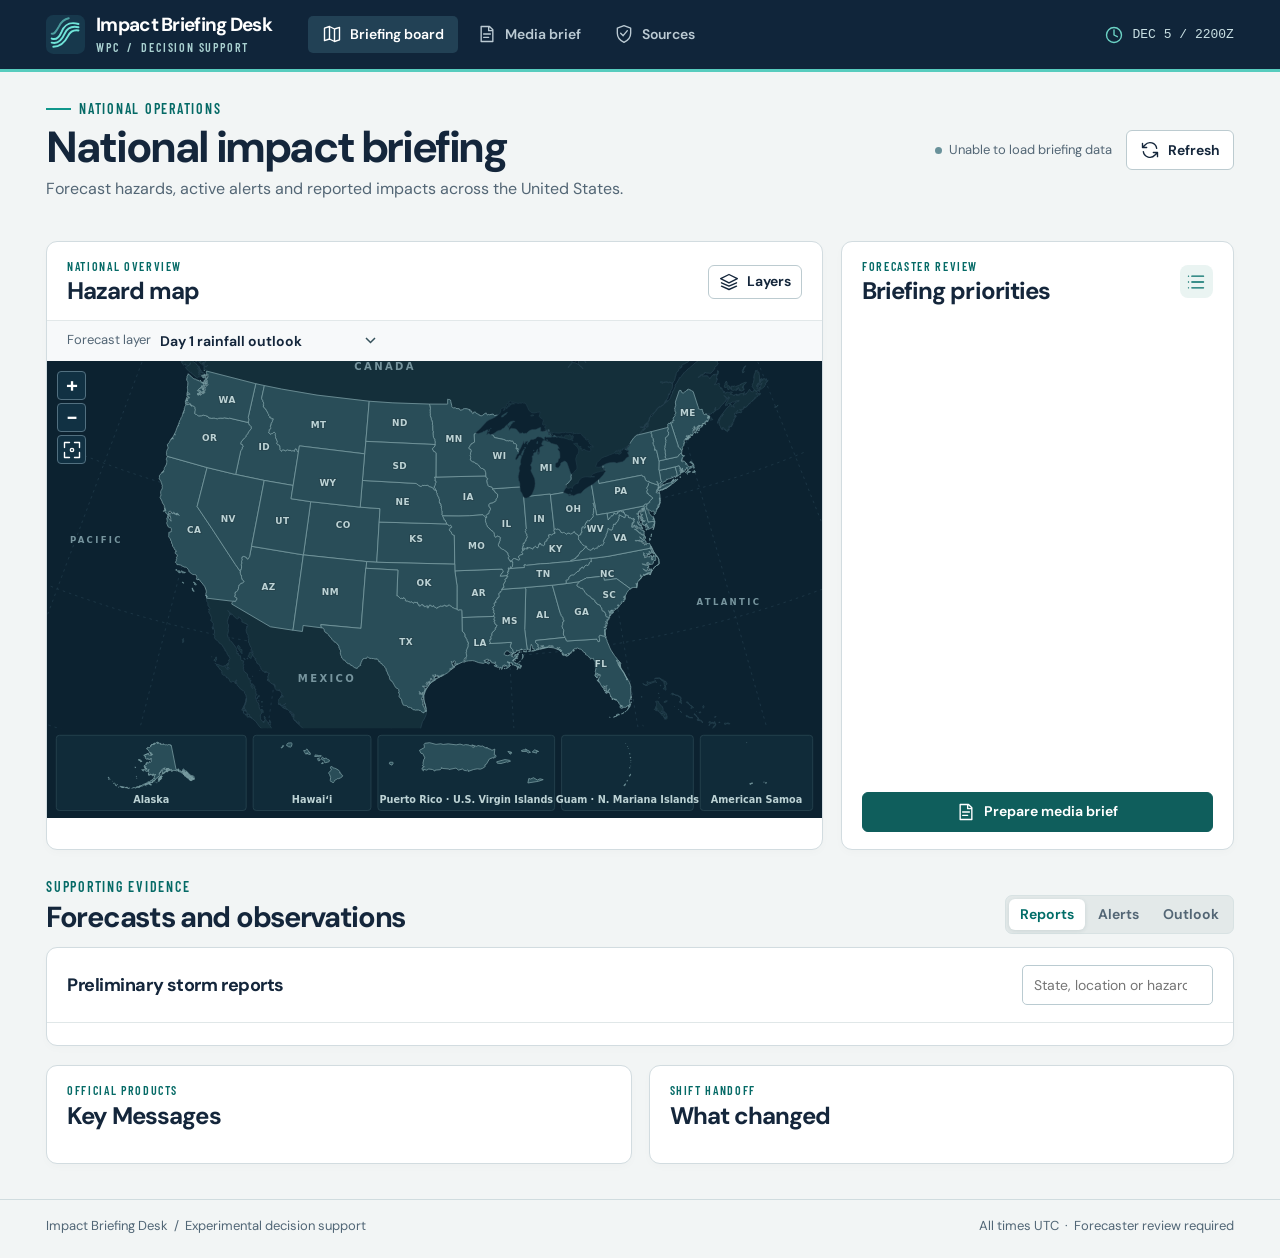
==== site/index.html @ d3cb4d2c "Publish the dedicated WPC IDSS and Media Briefing Dashboard" ====
<!doctype html>
<html lang="en"><head><meta charset="utf-8"><meta name="viewport" content="width=device-width,initial-scale=1"><meta name="theme-color" content="#10243a"><meta name="description" content="An experimental national briefing desk for official WPC forecasts, NWS alerts and preliminary weather impacts."><title>Impact Briefing Desk | WPC IDSS</title><link rel="icon" href="./assets/mark.svg" type="image/svg+xml"><link rel="stylesheet" href="./assets/desk.css"><script defer src="./assets/map-base.js"></script><script type="module" src="./assets/desk.js"></script></head>
<body>
<a class="skip" href="#main">Skip to briefing</a>
<svg aria-hidden="true" class="icon-bank" xmlns="http://www.w3.org/2000/svg"><defs>
<symbol id="i-map" viewBox="0 0 24 24"><path d="m3 5 6-2 6 3 6-2v15l-6 2-6-3-6 2zM9 3v15m6-12v15"/></symbol>
<symbol id="i-file" viewBox="0 0 24 24"><path d="M5 3h10l4 4v14H5zM14 3v5h5M8 12h8m-8 4h6"/></symbol>
<symbol id="i-shield" viewBox="0 0 24 24"><path d="m12 2 8 3v6c0 5-3.3 8.7-8 11-4.7-2.3-8-6-8-11V5zM8 11l3 3 5-6"/></symbol>
<symbol id="i-cycle" viewBox="0 0 24 24"><path d="M20 10a8 8 0 0 0-14-4L3 9m0-5v5h5M4 14a8 8 0 0 0 14 4l3-3m0 5v-5h-5"/></symbol>
<symbol id="i-clock" viewBox="0 0 24 24"><circle cx="12" cy="12" r="9"/><path d="M12 6v6l4 2"/></symbol>
<symbol id="i-alert" viewBox="0 0 24 24"><path d="m12 3 10 17H2zM12 8v5m0 3h.01"/></symbol>
<symbol id="i-pin" viewBox="0 0 24 24"><path d="M19 10c0 5-7 11-7 11S5 15 5 10a7 7 0 1 1 14 0Z"/><circle cx="12" cy="10" r="2.4"/></symbol>
<symbol id="i-cloud" viewBox="0 0 24 24"><path d="M6 15a4.2 4.2 0 0 1-.3-8.4 6 6 0 0 1 11.5 1A3.8 3.8 0 0 1 18 15H6Zm1 3-1 3m6-3-1 3m6-3-1 3"/></symbol>
<symbol id="i-people" viewBox="0 0 24 24"><circle cx="9" cy="7" r="3"/><path d="M2 20v-2a7 7 0 0 1 14 0v2m-1-15a3 3 0 0 1 0 6m3 3a5.5 5.5 0 0 1 4 5v1"/></symbol>
<symbol id="i-copy" viewBox="0 0 24 24"><rect x="8" y="7" width="12" height="14" rx="2"/><path d="M15 7V3H4v14h4"/></symbol>
<symbol id="i-print" viewBox="0 0 24 24"><path d="M6 8V3h12v5M6 18H3V9h18v9h-3M6 14h12v7H6zM17 11h1"/></symbol>
<symbol id="i-focus" viewBox="0 0 24 24"><path d="M3 9V3h6m6 0h6v6m0 6v6h-6m-6 0H3v-6"/><circle cx="12" cy="12" r="2"/></symbol>
<symbol id="i-layers" viewBox="0 0 24 24"><path d="m2 8 10-5 10 5-10 5zm1 5 9 4 9-4M3 17l9 4 9-4"/></symbol>
<symbol id="i-list" viewBox="0 0 24 24"><path d="M7 5h14M7 12h14M7 19h14M3 5h.01M3 12h.01M3 19h.01"/></symbol>
</defs></svg>
<header class="mast"><div class="mast-in"><a href="#board" class="brand" aria-label="Impact Briefing Desk home"><img src="./assets/mark.svg" width="39" height="39" alt=""><span><strong>Impact Briefing Desk</strong><small>WPC &nbsp;/&nbsp; DECISION SUPPORT</small></span></a>
<nav class="nav" aria-label="Briefing desk"><a href="#board" data-nav="board"><svg><use href="#i-map"/></svg>Briefing board</a><a href="#brief" data-nav="brief"><svg><use href="#i-file"/></svg>Media brief</a><a href="#sources" data-nav="sources"><svg><use href="#i-shield"/></svg>Sources</a></nav>
<div class="mast-clock"><svg><use href="#i-clock"/></svg><span id="clock">UTC</span></div></div></header>
<main id="main" tabindex="-1"><section id="board-view" class="view">
<div class="page-intro"><div><div class="kicker"><i></i> National operations</div><h1>National impact briefing</h1><p>Forecast hazards, active alerts and reported impacts across the United States.</p></div><div class="intro-actions"><span id="sync-status" class="sync" role="status">Loading sources</span><button class="button subtle" id="refresh"><svg><use href="#i-cycle"/></svg>Refresh</button></div></div>
<div class="metrics" id="metrics" aria-label="National briefing indicators"></div>
<div class="board-grid">
<section class="panel map-panel"><div class="panel-head"><div><div class="kicker tertiary">National overview</div><h2>Hazard map</h2></div><div class="map-menu"><button class="button small" id="layers-btn" aria-expanded="false" aria-controls="layers-pop"><svg><use href="#i-layers"/></svg>Layers</button><div id="layers-pop" class="layer-pop" hidden><strong>Map layers</strong><label><input type="checkbox" id="show-reports" checked>Preliminary reports</label><label><input type="checkbox" id="show-alerts" checked>NWS alert polygons</label><label><input type="checkbox" id="show-counties">County boundaries</label></div></div></div>
<div class="map-modeline"><label for="product">Forecast layer</label><select id="product"><option value="ero1">Day 1 rainfall outlook</option><option value="ero2">Day 2 rainfall outlook</option><option value="ero3">Day 3 rainfall outlook</option><option value="ero4">Day 4 rainfall outlook</option><option value="ero5">Day 5 rainfall outlook</option><option value="winter">Days 1–3 winter impacts</option><option value="outlook">Days 3–7 hazards</option><option value="none">Observations and alerts only</option></select><span id="map-phase"></span></div>
<div class="map-stage" id="map-stage"><svg id="atlas" role="img" tabindex="0" aria-label="Interactive national hazard map. Use plus or minus to zoom and arrow keys to pan."></svg><div class="map-controls"><button id="zoom-in" aria-label="Zoom in">+</button><button id="zoom-out" aria-label="Zoom out">−</button><button id="zoom-reset" aria-label="Reset national view"><svg><use href="#i-focus"/></svg></button></div><div id="map-pop" hidden class="map-pop"></div></div>
<div id="map-legend" class="legend"></div><div class="map-foot" id="map-foot"></div></section>
<section class="panel priority-panel"><div class="panel-head"><div><div class="kicker tertiary">Forecaster review</div><h2>Briefing priorities</h2></div><span class="priority-icon"><svg><use href="#i-list"/></svg></span></div><div id="priorities" class="priorities"></div><div class="priority-foot"><a class="button primary" href="#brief"><svg><use href="#i-file"/></svg>Prepare media brief</a></div></section></div>
<div class="section-header"><div><div class="kicker">Supporting evidence</div><h2>Forecasts and observations</h2></div><div class="segmented" aria-label="Evidence view"><button data-evidence="reports" aria-pressed="true">Reports</button><button data-evidence="alerts" aria-pressed="false">Alerts</button><button data-evidence="outlook" aria-pressed="false">Outlook</button></div></div>
<section class="panel evidence-panel"><div class="table-tools"><div><h3 id="table-title">Preliminary storm reports</h3><p id="table-caption"></p></div><label class="search-label"><span>Filter evidence</span><input type="search" id="evidence-search" placeholder="State, location or hazard"></label></div><div id="evidence-table"></div><div id="table-pager" class="pager"></div></section>
<div class="bottom-grid"><section class="panel"><div class="panel-head"><div><div class="kicker tertiary">Official products</div><h2>Key Messages</h2></div></div><div id="messages-panel" class="body-panel"></div></section><section class="panel"><div class="panel-head"><div><div class="kicker tertiary">Shift handoff</div><h2>What changed</h2></div></div><div id="changes" class="body-panel"></div></section></div>
</section>
<section id="brief-view" class="view" hidden><div class="page-intro"><div><div class="kicker"><i></i> Interview preparation</div><h1>Media brief</h1><p>Build a draft from the public evidence for your area and reporting window.</p></div><div class="intro-actions"><button class="button" id="copy"><svg><use href="#i-copy"/></svg>Copy brief</button><button class="button primary" id="print"><svg><use href="#i-print"/></svg>Print / PDF</button></div></div>
<div class="brief-grid"><form class="panel brief-form" id="brief-form"><div class="kicker tertiary">Brief settings</div><h2>Define the event</h2><label>Brief title<input id="brief-name" maxlength="110" placeholder="National weather briefing"></label><label>States or territories<input id="brief-states" autocomplete="off" placeholder="All areas, or CA, OR, WA"></label><label>Forecast offices<input id="brief-wfos" autocomplete="off" placeholder="All offices, or MTR, LOX"></label><label>Hazard<select id="brief-family"><option value="">All hazards</option><option value="flood">Flooding and heavy rain</option><option value="coastal">Coastal hazards</option><option value="winter">Winter weather</option><option value="wind">Wind</option><option value="severe">Severe storms</option><option value="heat">Heat</option><option value="cold">Cold</option><option value="fire">Fire weather</option><option value="tropical">Tropical weather</option><option value="marine">Marine</option><option value="other">Other hazards</option></select></label><label>Report lookback<select id="brief-hours"><option>6</option><option>12</option><option selected>24</option><option>36</option><option>48</option><option>72</option></select></label><button type="submit" class="button primary">Generate brief</button><div id="form-error" class="form-error" role="alert"></div></form><article class="panel brief-paper" id="brief-output"></article></div><p id="copy-note" role="status"></p></section>
<section id="sources-view" class="view" hidden><div class="page-intro"><div><div class="kicker"><i></i> Data and provenance</div><h1>Source health</h1><p>Compare observation time, product issuance and the most recent collection.</p></div></div><div class="panel evidence-panel"><div id="sources-table"></div></div><div class="bottom-grid"><div class="panel notes"><h2>Population exposure</h2><p>The Day 1 population table comes from WPC. Each number covers all areas in the published risk category across the contiguous United States. Counts describe the population inside a forecast area. A particular storm’s actual impacts require separate evidence.</p><div id="pop-source"></div></div><div class="panel notes"><h2>Official forecast desks</h2><div class="link-list"><a href="https://www.weather.gov/wssi/" target="_blank" rel="noopener">Winter Storm Severity Index</a><a href="https://origin-east-www-wpc.woc.noaa.gov/heatrisk/" target="_blank" rel="noopener">HeatRisk</a><a href="https://origin-east-www-wpc.woc.noaa.gov/metwatch/metwatch_mpd_multi.php" target="_blank" rel="noopener">Mesoscale Precipitation Discussions</a><a href="https://www.weather.gov/owp/operations" target="_blank" rel="noopener">National Water Center operations</a><a href="https://www.nhc.noaa.gov/" target="_blank" rel="noopener">National Hurricane Center</a><a href="https://www.spc.noaa.gov/" target="_blank" rel="noopener">Storm Prediction Center</a></div></div></div></section></main>
<footer><span>Impact Briefing Desk &nbsp;/&nbsp; Experimental decision support</span><span>All times UTC &nbsp;·&nbsp; Forecaster review required</span></footer>
<noscript>This briefing desk requires JavaScript. Official products are available at weather.gov and wpc.ncep.noaa.gov.</noscript>
</body></html>
---- site/assets/desk.css ----
@font-face{font-family:"DM Sans";src:url(./dm-sans.woff2) format("woff2");font-weight:100 1000;font-display:swap}@font-face{font-family:"Barlow Condensed";src:url(./barlow.woff2) format("woff2");font-weight:600;font-display:swap}
:root{color-scheme:light;--ink:#14263b;--muted:#536675;--faint:#e3e9ec;--teal:#006d68;--navy:#10253a;--paper:#f2f5f5;--display:"DM Sans",Arial,sans-serif;--cond:"Barlow Condensed","Arial Narrow",Arial,sans-serif;--mono:ui-monospace,Consolas,monospace}
*{box-sizing:border-box}html{scroll-behavior:smooth}body{margin:0;background:var(--paper);color:var(--ink);font-family:var(--display);font-size:16px;line-height:1.45}button,input,select{font:inherit}button,a,input,select{touch-action:manipulation}a{color:#006764;text-underline-offset:3px}button{cursor:pointer}svg:not(#atlas){width:20px;height:20px;fill:none;stroke:currentColor;stroke-width:1.65;stroke-linecap:round;stroke-linejoin:round;flex:none}button:focus-visible,a:focus-visible,select:focus-visible,input:focus-visible,#atlas:focus-visible{outline:3px solid #167bba;outline-offset:3px}svg.icon-bank{position:absolute;width:0;height:0;pointer-events:none}h1,h2,h3,p{margin:0}.skip{position:absolute;top:-60px;left:15px;background:white;color:var(--ink);padding:10px;z-index:10}.skip:focus{top:8px}[hidden]{display:none!important}
.mast{background:var(--navy);color:white;border-bottom:3px solid #57ccbe}.mast-in{max-width:1510px;padding:0 clamp(18px,3.6vw,66px);margin:auto;min-height:69px;display:flex;align-items:center;gap:36px}.brand{display:flex;align-items:center;gap:11px;text-decoration:none;color:#fff;white-space:nowrap}.brand img{width:39px;height:39px}.brand strong{display:block;font-size:19px;font-weight:700;letter-spacing:-.7px;line-height:1.08}.brand small{display:block;color:#a9d1d1;font:600 12px var(--cond);letter-spacing:1.8px;margin-top:4px}.nav{align-self:stretch;display:flex;gap:5px;align-items:center}.nav a{display:flex;align-items:center;gap:8px;color:#bbcad3;text-decoration:none;padding:8px 14px;border-radius:5px;font-size:14px;font-weight:600}.nav a[aria-current=page]{background:#224155;color:white}.nav a:hover{background:#1a3449;color:white}.nav svg{width:16px;height:16px}.mast-clock{margin-left:auto;display:flex;gap:9px;align-items:center;color:#cae1e4;font:13px var(--mono);white-space:nowrap}.mast-clock svg{color:#6cd3c5;width:16px;height:16px}
main,footer{max-width:1510px;margin:auto;padding:0 clamp(18px,3.6vw,66px)}.page-intro{display:flex;align-items:center;justify-content:space-between;gap:22px;padding:29px 0 22px}.kicker{font:600 14px/1.2 var(--cond);text-transform:uppercase;letter-spacing:1.75px;color:#056a66;display:flex;align-items:center;gap:8px}.kicker i{display:block;height:2px;width:25px;background:#11978b}.tertiary{font-size:12px;letter-spacing:1.65px}.page-intro h1{font-size:clamp(37px,3.4vw,56px);line-height:1.08;letter-spacing:-.055em;margin:6px 0 6px;font-weight:700}.page-intro p{color:var(--muted);font-size:16px}.intro-actions{display:flex;gap:14px;align-items:center}.sync{display:flex;align-items:center;gap:7px;font-size:13px;color:var(--muted)}.sync:before{content:"";width:7px;height:7px;background:var(--status,#69919a);border-radius:50%}.button,.segmented button,.map-controls button,.pager button{display:inline-flex;align-items:center;justify-content:center;gap:8px;background:#fff;border:1px solid #bccbd0;color:var(--ink);border-radius:6px;text-decoration:none;font-weight:650;padding:9px 13px;font-size:14px;line-height:1.4}.button:hover,.pager button:hover,.segmented button:hover{background:#edf5f4}.button svg{width:16px;height:16px}.button.small{font-size:14px;padding:6px 10px}.button.primary{background:#0f5e5c;border-color:#0f5e5c;color:#fff}.button.primary:hover{background:#084744}.button:disabled,button:disabled{cursor:default;opacity:.55}
.metrics{display:grid;grid-template-columns:repeat(4,minmax(0,1fr));gap:13px;margin-bottom:19px}.metric{position:relative;background:#fff;border:1px solid #d5dfe1;border-radius:10px;padding:14px 15px 13px;min-height:106px;display:grid;grid-template-columns:1fr auto;column-gap:8px;align-content:start;box-shadow:0 2px 2px #14263b04}.metric-label{font-weight:650;font-size:14px;color:#395064;line-height:1.25}.metric strong{grid-column:1;display:block;font-size:clamp(25px,2.1vw,34px);letter-spacing:-.045em;line-height:1.12;margin:7px 0 2px}.metric .context{grid-column:1/-1;font-size:13px;color:var(--muted);line-height:1.3}.metric .symbol{grid-column:2;grid-row:1/3;width:34px;height:34px;border-radius:9px;display:grid;place-items:center;background:var(--tint);color:var(--color)}.metric .symbol svg{width:19px;height:19px}.metric.empty strong{font-size:20px;line-height:1.75}.panel{background:#fff;border-radius:11px;border:1px solid #d2dce0;min-width:0;box-shadow:0 3px 8px #14263b05}.board-grid{display:grid;grid-template-columns:minmax(0,1.78fr) minmax(290px,.9fr);gap:18px;align-items:stretch}.panel-head{display:flex;justify-content:space-between;align-items:center;gap:10px;padding:17px 20px 15px}.panel-head h2,.brief-form h2,.notes h2{font-size:24px;letter-spacing:-.04em;line-height:1.14;margin-top:4px}.map-menu{position:relative}.layer-pop{position:absolute;right:0;top:40px;background:white;z-index:5;width:245px;border:1px solid #c2d2d4;padding:13px 15px;box-shadow:0 8px 24px #08273925;border-radius:7px}.layer-pop strong{font-size:15px}.layer-pop label{display:flex;gap:8px;align-items:center;margin-top:10px;font-size:14px}.layer-pop input{accent-color:var(--teal);width:17px;height:17px}.map-modeline{display:flex;align-items:center;gap:9px;border-top:1px solid #e2e8e9;padding:7px 20px;background:#f7f9fa;color:var(--muted);font-size:13px;min-height:39px}.map-modeline label{font-size:13px}.map-modeline select{font-weight:650;background-color:transparent;border:none;color:var(--ink);font-size:14px;padding:3px 22px 3px 0}.map-modeline span{margin-left:auto;font:12px var(--mono)}select{appearance:none;background-image:url("data:image/svg+xml,%3Csvg xmlns='http://www.w3.org/2000/svg' width='11' height='7' viewBox='0 0 11 7'%3E%3Cpath d='m1 1 4.5 4.5L10 1' stroke='%2336515b' stroke-width='1.5' fill='none'/%3E%3C/svg%3E");background-repeat:no-repeat;background-position:right 2px center}
.map-stage{position:relative;background:#112a3b;isolation:isolate;overflow:hidden}.map-stage #atlas{display:block;width:100%;height:auto;aspect-ratio:1000/590;max-height:545px;touch-action:none;cursor:grab}.map-stage #atlas:active{cursor:grabbing}.map-controls{position:absolute;left:10px;top:10px;display:flex;gap:3px;flex-direction:column}.map-controls button{border:1px solid #527080;background:#123345ed;color:#fff;border-radius:4px;font-size:21px;padding:0;width:29px;height:29px;line-height:1}.map-controls button:hover{background:#30556a}.map-controls button svg{width:16px;height:16px}.map-pop{position:absolute;bottom:12px;left:10px;right:auto;max-width:min(390px,90%);padding:10px 13px;color:#e7f8f6;background:#122e42f7;border:1px solid #73999c;border-radius:6px;font-size:14px;box-shadow:0 2px 9px #071f34a0}.map-pop strong{display:block}.map-pop a{color:#9ce8dc}.map-pop button{color:white;background:transparent;border:0;float:right;line-height:1}
.legend{display:flex;flex-wrap:wrap;gap:6px 16px;padding:11px 19px 6px;font-size:13px}.legend span,.legend b{display:inline-flex;align-items:center;gap:6px}.legend b{font-size:13px}.key-square,.key-dot,.key-outline{width:11px;height:11px;display:inline-block;border:1px solid #263e534d;border-radius:2px;background:var(--swatch)}.key-dot{border-radius:50%;border:2px solid #116769;background:#b4f8ef}.key-outline{border:2px solid #ce743d;background:#fde8d9}.map-foot{font-size:13px;color:var(--muted);padding:1px 20px 13px}.priority-panel{display:flex;flex-direction:column}.priority-icon{width:33px;height:33px;background:#eaf4f2;border-radius:8px;color:var(--teal);display:grid;place-items:center}.priority-icon svg{width:18px}.priorities{padding:0 18px;flex:1}.story{padding:13px 2px 15px;border-top:1px solid #dce4e7}.story-top{display:flex;align-items:center;gap:9px;font:600 12px var(--cond);letter-spacing:1.2px;text-transform:uppercase;color:var(--accent,#00675e)}.story-top:before{content:"";width:14px;height:3px;background:currentColor}.story h3{font-size:clamp(17px,1.35vw,21px);line-height:1.22;letter-spacing:-.035em;margin:6px 0 4px}.story p,.body-panel p,.notes p,.brief-paper p{color:#475e6d;font-size:15px;line-height:1.46}.story .story-action{display:inline-flex;align-items:center;margin-top:6px}.text-btn,.story-action{font:650 14px var(--display);color:#006764;border:none;background:none;cursor:pointer;text-decoration:underline;text-underline-offset:3px;padding:0}.priority-foot{padding:7px 20px 17px}.priority-foot .button{width:100%}
.section-header{display:flex;align-items:flex-end;justify-content:space-between;gap:12px;padding:29px 0 13px}.section-header h2{margin:5px 0 0;font-size:29px;letter-spacing:-.045em;line-height:1.14}.segmented{display:flex;background:#e3e9e9;border:1px solid #d8e2e3;padding:3px;gap:2px;border-radius:7px}.segmented button{border:none;background:none;padding:6px 11px;color:var(--muted)}.segmented button[aria-pressed=true]{background:white;color:var(--teal);box-shadow:0 1px 4px #23464f20}.table-tools{display:flex;justify-content:space-between;align-items:center;gap:12px;padding:17px 20px}.table-tools h3,.body-panel h3{font-size:18px;letter-spacing:-.025em}.table-tools p,.footnote,.smallprint{font-size:13px;color:var(--muted);line-height:1.45}.search-label span{position:absolute;clip-path:inset(100%);width:1px;height:1px}.search-label input,.brief-form input,.brief-form select{border:1px solid #bacbd1;border-radius:5px;background-color:white;color:var(--ink);padding:9px 11px;font-size:14px;max-width:100%}.scroll-table{overflow-x:auto}table{border-collapse:collapse;min-width:100%;width:100%;text-align:left}th,td{padding:10px 17px;border-top:1px solid #dee6e8;vertical-align:top;font-size:14px}th{background:#f3f7f7;font:600 13px var(--cond);letter-spacing:1.15px;text-transform:uppercase;color:#4c626f;white-space:nowrap}td a{font-weight:600}td .meta{display:block;font-size:12px;color:#546875;margin-top:2px}.pager{display:flex;align-items:center;justify-content:flex-end;gap:8px;padding:11px 17px;border-top:1px solid #e0e7e8;font-size:13px;color:var(--muted)}.pager button{font-size:13px;padding:4px 9px}.bottom-grid{display:grid;grid-template-columns:1fr 1fr;gap:17px;margin-top:19px}.body-panel,.notes{padding:0 20px 19px}.notes{padding:21px}.notes h2{margin:0 0 12px}.body-panel .item{padding:9px 0 13px;border-top:1px solid #e1e8e9}.body-panel .item p{margin:4px 0}.pill{display:inline-flex;align-items:center;border-radius:4px;padding:2px 7px;background:#e5f2ed;color:#1d6153;font-size:12px;font-weight:650}.pill.warn{color:#835319;background:#fff1d8}.pill.muted{color:#4f626f;background:#edf1f3}.body-panel a{font-size:14px}.link-list{display:grid;grid-template-columns:1fr 1fr;gap:10px;font-size:14px}.blank{padding:20px;color:var(--muted);line-height:1.55}
.brief-grid{display:grid;grid-template-columns:minmax(235px,.62fr) minmax(0,1.7fr);gap:20px;align-items:start}.brief-form,.brief-paper{padding:24px}.brief-form label{display:block;font-size:14px;font-weight:650;margin:15px 0}.brief-form input,.brief-form select{display:block;width:100%;margin-top:4px;font-weight:450;padding-right:24px;background-position:right 9px center}.brief-paper{border-top:5px solid #147e75;padding:clamp(22px,3vw,46px);min-height:450px}.brief-paper h2{font-size:34px;letter-spacing:-.045em;line-height:1.13;margin:8px 0}.brief-paper h3{font-size:20px;letter-spacing:-.025em;margin:22px 0 6px}.brief-paper li{margin-bottom:8px;line-height:1.5}.brief-paper .draft-meta{font:13px var(--mono);color:var(--muted);line-height:1.6}.form-error{color:#983926;font-size:14px;margin-top:8px}.view[hidden]{display:none}.sources-name{font-weight:650}.clocktime{white-space:nowrap;font-family:var(--mono);font-size:13px}footer{border-top:1px solid #d0dcdf;margin-top:35px;display:flex;justify-content:space-between;gap:10px;padding-top:17px;padding-bottom:22px;font-size:13px;color:#516676}
@media(min-width:1500px){.priorities .story{padding:18px 2px}.story p{font-size:16px}.panel-head{padding-top:20px}}
@media(max-width:1000px){.mast-in{gap:18px}.board-grid{grid-template-columns:minmax(0,1.55fr) minmax(266px,.9fr)}.mast-clock{display:none}.metric{padding:12px;min-height:102px}.metric .symbol{width:27px;height:27px}.story{padding:10px 0}.page-intro{padding:24px 0 19px}.sync{max-width:120px}.map-modeline{flex-wrap:wrap;gap:5px 10px}.map-modeline span{margin-left:0}.priorities{padding:0 14px}.panel-head{padding:15px}.priority-foot{padding:8px 15px 15px}}
@media(max-width:780px){.board-grid{grid-template-columns:1fr}.priorities{display:grid;grid-template-columns:repeat(auto-fit,minmax(175px,1fr));gap:15px}.priority-foot .button{width:auto}.metrics{grid-template-columns:1fr 1fr}.intro-actions{gap:7px}.brief-grid{grid-template-columns:1fr}.brief-form{display:grid;grid-template-columns:1fr 1fr;gap:8px 14px}.brief-form>.kicker,.brief-form>h2{grid-column:1/-1}.brief-form label{margin:3px 0}.brief-form button{align-self:end}.bottom-grid{grid-template-columns:1fr}.mast-in{justify-content:space-between}.nav{gap:0}.nav a{font-size:13px;padding:7px 10px}.nav svg{display:none}.map-stage #atlas{max-height:none}.table-tools{align-items:flex-start}.section-header{align-items:flex-start}.section-header h2{font-size:25px}}
@media(max-width:550px){main,footer{padding-left:14px;padding-right:14px}.mast-in{padding:10px 14px 0;display:block}.nav{margin-top:8px}.nav a{padding:7px 11px;border-radius:5px 5px 0 0;flex:1;text-align:center;justify-content:center}.brand img{width:32px;height:32px}.brand strong{font-size:17px}.brand small{font-size:11px}.page-intro{display:block}.intro-actions{margin-top:12px}.sync{max-width:none}.button.subtle{padding:5px 10px}.metrics{gap:7px;margin-bottom:12px}.metric{min-height:96px;padding:10px;display:block}.metric .symbol{display:none}.metric-label{font-size:13px}.metric strong{font-size:25px}.metric .context{font-size:12px}.board-grid,.bottom-grid,.brief-grid{gap:12px}.priorities{display:block}.map-modeline,.legend{padding-left:12px;padding-right:12px}.map-modeline label{position:absolute;clip-path:inset(100%);width:1px;height:1px}.map-foot{padding-left:12px;padding-right:12px}.section-header,.table-tools{display:block}.segmented,.search-label input{margin-top:10px}.search-label{display:block}.search-label input{width:100%}.section-header{padding-top:22px}.scroll-table th,.scroll-table td{padding:9px 10px}.link-list{grid-template-columns:1fr}.intro-actions button{font-size:13px}.brief-form{grid-template-columns:1fr}.brief-paper{min-height:0}footer{display:block}footer span{display:block;margin-bottom:4px}}
@media(prefers-reduced-motion:reduce){html{scroll-behavior:auto}}
@media print{body{background:white;color:black;font-size:11pt}.mast,.page-intro,.brief-form,.intro-actions,.skip,.map-menu,footer,#copy-note,.nav,button,#board-view,#sources-view{display:none!important}main{padding:0;max-width:none}#brief-view,.brief-grid,.brief-paper{display:block!important}.brief-paper{border:none;box-shadow:none;padding:0}.brief-paper h3{break-after:avoid}.brief-paper li{break-inside:avoid}.brief-paper a{text-decoration:none;color:#111}.brief-paper h2{font-size:25pt}.brief-paper li,.brief-paper p{font-size:11pt}.brief-paper .draft-meta{font-size:9pt}}
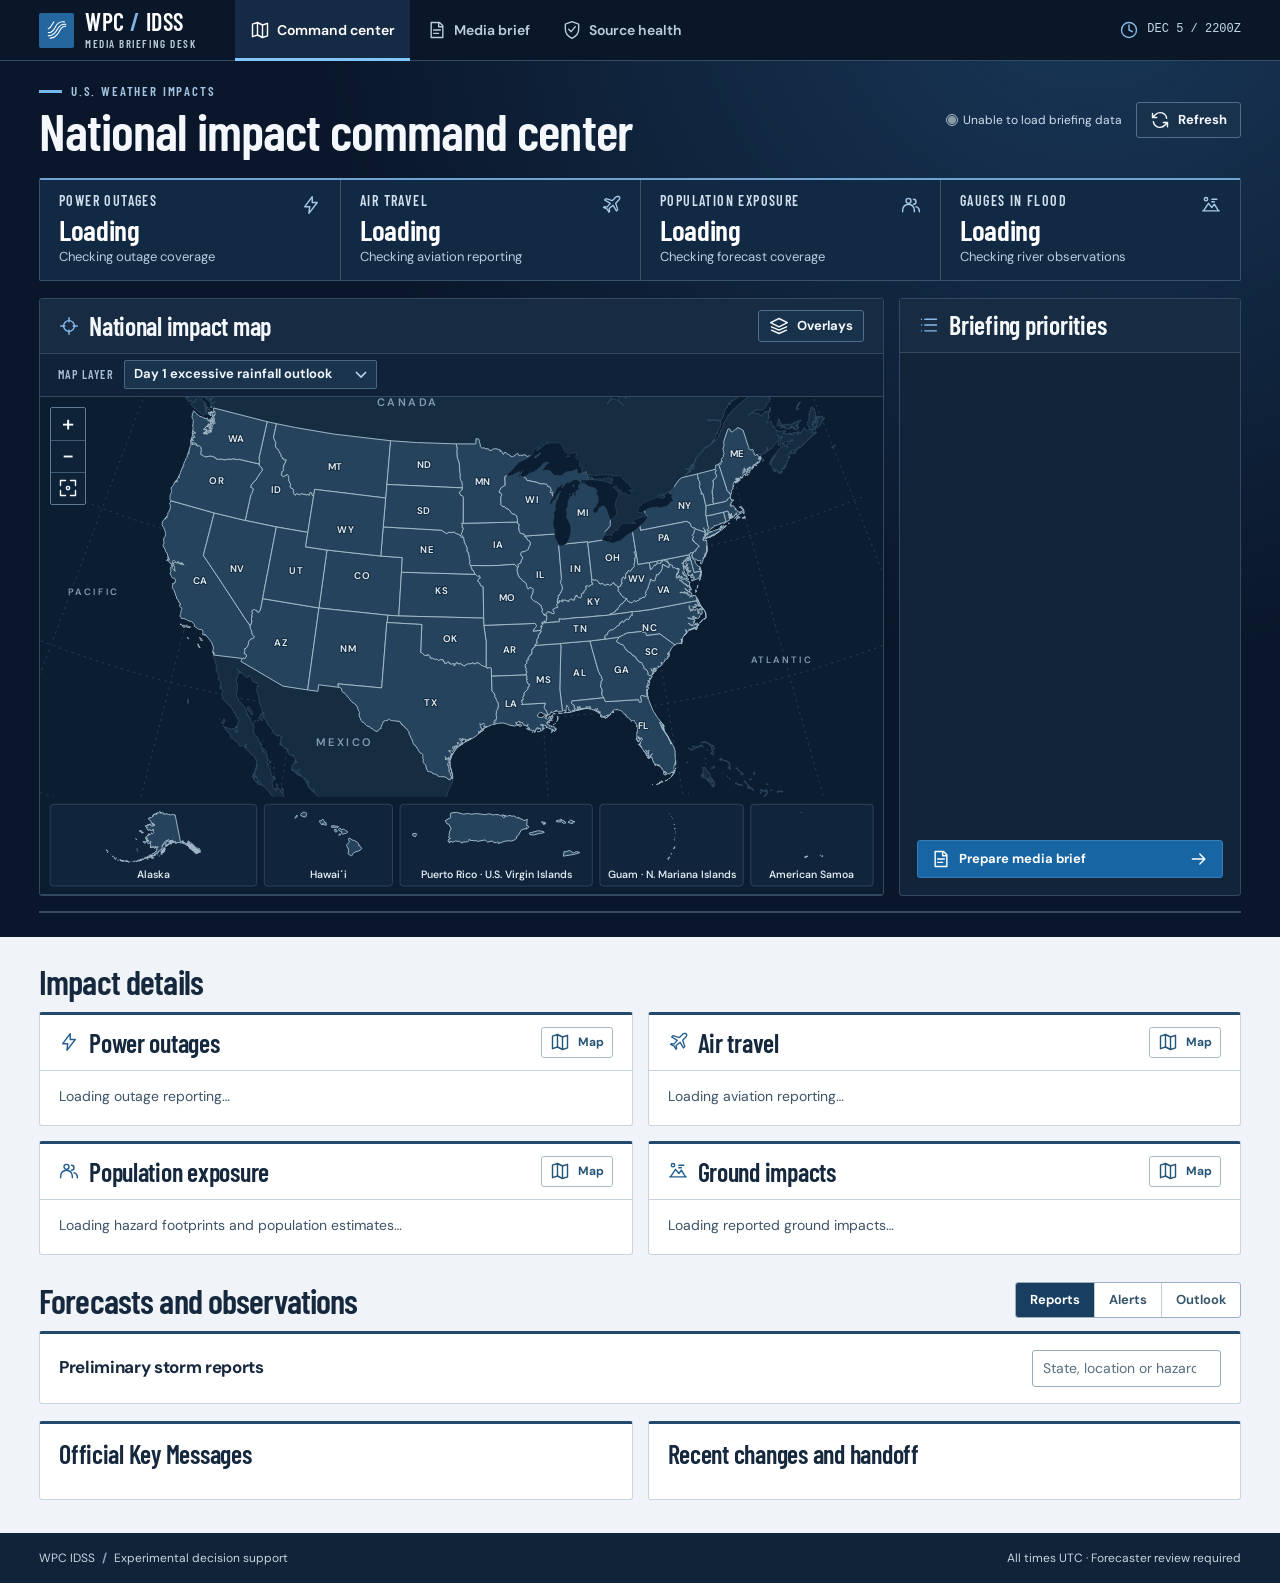
==== commit b562d3dd: "Build the national impact command center with travel, outages, ground reports and hazard exposure" ====
--- a/site/index.html
+++ b/site/index.html
@@ -1,42 +1,238 @@
 <!doctype html>
-<html lang="en"><head><meta charset="utf-8"><meta name="viewport" content="width=device-width,initial-scale=1"><meta name="theme-color" content="#10243a"><meta name="description" content="An experimental national briefing desk for official WPC forecasts, NWS alerts and preliminary weather impacts."><title>Impact Briefing Desk | WPC IDSS</title><link rel="icon" href="./assets/mark.svg" type="image/svg+xml"><link rel="stylesheet" href="./assets/desk.css"><script defer src="./assets/map-base.js"></script><script type="module" src="./assets/desk.js"></script></head>
+<html lang="en">
+<head>
+  <meta charset="utf-8">
+  <meta name="viewport" content="width=device-width,initial-scale=1">
+  <meta name="theme-color" content="#081426">
+  <meta name="description" content="A national weather impact desk for power outages, air travel disruptions, population exposure and official weather products.">
+  <title>National Impact Command Center | WPC IDSS</title>
+  <link rel="icon" href="./assets/mark.svg" type="image/svg+xml">
+  <link rel="stylesheet" href="./assets/desk.css">
+  <script defer src="./assets/map-base.js"></script>
+  <script type="module" src="./assets/desk.js"></script>
+</head>
 <body>
-<a class="skip" href="#main">Skip to briefing</a>
-<svg aria-hidden="true" class="icon-bank" xmlns="http://www.w3.org/2000/svg"><defs>
-<symbol id="i-map" viewBox="0 0 24 24"><path d="m3 5 6-2 6 3 6-2v15l-6 2-6-3-6 2zM9 3v15m6-12v15"/></symbol>
-<symbol id="i-file" viewBox="0 0 24 24"><path d="M5 3h10l4 4v14H5zM14 3v5h5M8 12h8m-8 4h6"/></symbol>
-<symbol id="i-shield" viewBox="0 0 24 24"><path d="m12 2 8 3v6c0 5-3.3 8.7-8 11-4.7-2.3-8-6-8-11V5zM8 11l3 3 5-6"/></symbol>
-<symbol id="i-cycle" viewBox="0 0 24 24"><path d="M20 10a8 8 0 0 0-14-4L3 9m0-5v5h5M4 14a8 8 0 0 0 14 4l3-3m0 5v-5h-5"/></symbol>
-<symbol id="i-clock" viewBox="0 0 24 24"><circle cx="12" cy="12" r="9"/><path d="M12 6v6l4 2"/></symbol>
-<symbol id="i-alert" viewBox="0 0 24 24"><path d="m12 3 10 17H2zM12 8v5m0 3h.01"/></symbol>
-<symbol id="i-pin" viewBox="0 0 24 24"><path d="M19 10c0 5-7 11-7 11S5 15 5 10a7 7 0 1 1 14 0Z"/><circle cx="12" cy="10" r="2.4"/></symbol>
-<symbol id="i-cloud" viewBox="0 0 24 24"><path d="M6 15a4.2 4.2 0 0 1-.3-8.4 6 6 0 0 1 11.5 1A3.8 3.8 0 0 1 18 15H6Zm1 3-1 3m6-3-1 3m6-3-1 3"/></symbol>
-<symbol id="i-people" viewBox="0 0 24 24"><circle cx="9" cy="7" r="3"/><path d="M2 20v-2a7 7 0 0 1 14 0v2m-1-15a3 3 0 0 1 0 6m3 3a5.5 5.5 0 0 1 4 5v1"/></symbol>
-<symbol id="i-copy" viewBox="0 0 24 24"><rect x="8" y="7" width="12" height="14" rx="2"/><path d="M15 7V3H4v14h4"/></symbol>
-<symbol id="i-print" viewBox="0 0 24 24"><path d="M6 8V3h12v5M6 18H3V9h18v9h-3M6 14h12v7H6zM17 11h1"/></symbol>
-<symbol id="i-focus" viewBox="0 0 24 24"><path d="M3 9V3h6m6 0h6v6m0 6v6h-6m-6 0H3v-6"/><circle cx="12" cy="12" r="2"/></symbol>
-<symbol id="i-layers" viewBox="0 0 24 24"><path d="m2 8 10-5 10 5-10 5zm1 5 9 4 9-4M3 17l9 4 9-4"/></symbol>
-<symbol id="i-list" viewBox="0 0 24 24"><path d="M7 5h14M7 12h14M7 19h14M3 5h.01M3 12h.01M3 19h.01"/></symbol>
-</defs></svg>
-<header class="mast"><div class="mast-in"><a href="#board" class="brand" aria-label="Impact Briefing Desk home"><img src="./assets/mark.svg" width="39" height="39" alt=""><span><strong>Impact Briefing Desk</strong><small>WPC &nbsp;/&nbsp; DECISION SUPPORT</small></span></a>
-<nav class="nav" aria-label="Briefing desk"><a href="#board" data-nav="board"><svg><use href="#i-map"/></svg>Briefing board</a><a href="#brief" data-nav="brief"><svg><use href="#i-file"/></svg>Media brief</a><a href="#sources" data-nav="sources"><svg><use href="#i-shield"/></svg>Sources</a></nav>
-<div class="mast-clock"><svg><use href="#i-clock"/></svg><span id="clock">UTC</span></div></div></header>
-<main id="main" tabindex="-1"><section id="board-view" class="view">
-<div class="page-intro"><div><div class="kicker"><i></i> National operations</div><h1>National impact briefing</h1><p>Forecast hazards, active alerts and reported impacts across the United States.</p></div><div class="intro-actions"><span id="sync-status" class="sync" role="status">Loading sources</span><button class="button subtle" id="refresh"><svg><use href="#i-cycle"/></svg>Refresh</button></div></div>
-<div class="metrics" id="metrics" aria-label="National briefing indicators"></div>
-<div class="board-grid">
-<section class="panel map-panel"><div class="panel-head"><div><div class="kicker tertiary">National overview</div><h2>Hazard map</h2></div><div class="map-menu"><button class="button small" id="layers-btn" aria-expanded="false" aria-controls="layers-pop"><svg><use href="#i-layers"/></svg>Layers</button><div id="layers-pop" class="layer-pop" hidden><strong>Map layers</strong><label><input type="checkbox" id="show-reports" checked>Preliminary reports</label><label><input type="checkbox" id="show-alerts" checked>NWS alert polygons</label><label><input type="checkbox" id="show-counties">County boundaries</label></div></div></div>
-<div class="map-modeline"><label for="product">Forecast layer</label><select id="product"><option value="ero1">Day 1 rainfall outlook</option><option value="ero2">Day 2 rainfall outlook</option><option value="ero3">Day 3 rainfall outlook</option><option value="ero4">Day 4 rainfall outlook</option><option value="ero5">Day 5 rainfall outlook</option><option value="winter">Days 1–3 winter impacts</option><option value="outlook">Days 3–7 hazards</option><option value="none">Observations and alerts only</option></select><span id="map-phase"></span></div>
-<div class="map-stage" id="map-stage"><svg id="atlas" role="img" tabindex="0" aria-label="Interactive national hazard map. Use plus or minus to zoom and arrow keys to pan."></svg><div class="map-controls"><button id="zoom-in" aria-label="Zoom in">+</button><button id="zoom-out" aria-label="Zoom out">−</button><button id="zoom-reset" aria-label="Reset national view"><svg><use href="#i-focus"/></svg></button></div><div id="map-pop" hidden class="map-pop"></div></div>
-<div id="map-legend" class="legend"></div><div class="map-foot" id="map-foot"></div></section>
-<section class="panel priority-panel"><div class="panel-head"><div><div class="kicker tertiary">Forecaster review</div><h2>Briefing priorities</h2></div><span class="priority-icon"><svg><use href="#i-list"/></svg></span></div><div id="priorities" class="priorities"></div><div class="priority-foot"><a class="button primary" href="#brief"><svg><use href="#i-file"/></svg>Prepare media brief</a></div></section></div>
-<div class="section-header"><div><div class="kicker">Supporting evidence</div><h2>Forecasts and observations</h2></div><div class="segmented" aria-label="Evidence view"><button data-evidence="reports" aria-pressed="true">Reports</button><button data-evidence="alerts" aria-pressed="false">Alerts</button><button data-evidence="outlook" aria-pressed="false">Outlook</button></div></div>
-<section class="panel evidence-panel"><div class="table-tools"><div><h3 id="table-title">Preliminary storm reports</h3><p id="table-caption"></p></div><label class="search-label"><span>Filter evidence</span><input type="search" id="evidence-search" placeholder="State, location or hazard"></label></div><div id="evidence-table"></div><div id="table-pager" class="pager"></div></section>
-<div class="bottom-grid"><section class="panel"><div class="panel-head"><div><div class="kicker tertiary">Official products</div><h2>Key Messages</h2></div></div><div id="messages-panel" class="body-panel"></div></section><section class="panel"><div class="panel-head"><div><div class="kicker tertiary">Shift handoff</div><h2>What changed</h2></div></div><div id="changes" class="body-panel"></div></section></div>
-</section>
-<section id="brief-view" class="view" hidden><div class="page-intro"><div><div class="kicker"><i></i> Interview preparation</div><h1>Media brief</h1><p>Build a draft from the public evidence for your area and reporting window.</p></div><div class="intro-actions"><button class="button" id="copy"><svg><use href="#i-copy"/></svg>Copy brief</button><button class="button primary" id="print"><svg><use href="#i-print"/></svg>Print / PDF</button></div></div>
-<div class="brief-grid"><form class="panel brief-form" id="brief-form"><div class="kicker tertiary">Brief settings</div><h2>Define the event</h2><label>Brief title<input id="brief-name" maxlength="110" placeholder="National weather briefing"></label><label>States or territories<input id="brief-states" autocomplete="off" placeholder="All areas, or CA, OR, WA"></label><label>Forecast offices<input id="brief-wfos" autocomplete="off" placeholder="All offices, or MTR, LOX"></label><label>Hazard<select id="brief-family"><option value="">All hazards</option><option value="flood">Flooding and heavy rain</option><option value="coastal">Coastal hazards</option><option value="winter">Winter weather</option><option value="wind">Wind</option><option value="severe">Severe storms</option><option value="heat">Heat</option><option value="cold">Cold</option><option value="fire">Fire weather</option><option value="tropical">Tropical weather</option><option value="marine">Marine</option><option value="other">Other hazards</option></select></label><label>Report lookback<select id="brief-hours"><option>6</option><option>12</option><option selected>24</option><option>36</option><option>48</option><option>72</option></select></label><button type="submit" class="button primary">Generate brief</button><div id="form-error" class="form-error" role="alert"></div></form><article class="panel brief-paper" id="brief-output"></article></div><p id="copy-note" role="status"></p></section>
-<section id="sources-view" class="view" hidden><div class="page-intro"><div><div class="kicker"><i></i> Data and provenance</div><h1>Source health</h1><p>Compare observation time, product issuance and the most recent collection.</p></div></div><div class="panel evidence-panel"><div id="sources-table"></div></div><div class="bottom-grid"><div class="panel notes"><h2>Population exposure</h2><p>The Day 1 population table comes from WPC. Each number covers all areas in the published risk category across the contiguous United States. Counts describe the population inside a forecast area. A particular storm’s actual impacts require separate evidence.</p><div id="pop-source"></div></div><div class="panel notes"><h2>Official forecast desks</h2><div class="link-list"><a href="https://www.weather.gov/wssi/" target="_blank" rel="noopener">Winter Storm Severity Index</a><a href="https://origin-east-www-wpc.woc.noaa.gov/heatrisk/" target="_blank" rel="noopener">HeatRisk</a><a href="https://origin-east-www-wpc.woc.noaa.gov/metwatch/metwatch_mpd_multi.php" target="_blank" rel="noopener">Mesoscale Precipitation Discussions</a><a href="https://www.weather.gov/owp/operations" target="_blank" rel="noopener">National Water Center operations</a><a href="https://www.nhc.noaa.gov/" target="_blank" rel="noopener">National Hurricane Center</a><a href="https://www.spc.noaa.gov/" target="_blank" rel="noopener">Storm Prediction Center</a></div></div></div></section></main>
-<footer><span>Impact Briefing Desk &nbsp;/&nbsp; Experimental decision support</span><span>All times UTC &nbsp;·&nbsp; Forecaster review required</span></footer>
-<noscript>This briefing desk requires JavaScript. Official products are available at weather.gov and wpc.ncep.noaa.gov.</noscript>
-</body></html>
+  <a class="skip" href="#main">Skip to briefing</a>
+  <svg aria-hidden="true" class="icon-bank" xmlns="http://www.w3.org/2000/svg">
+    <defs>
+      <symbol id="i-desk" viewBox="0 0 32 32"><path d="M2 20c5 1 8-2 11-8 3-7 8-10 15-9M2 25c7 1 11-3 15-11 3-5 7-8 13-7M5 29c7 0 12-5 16-13 2-4 5-6 9-6M2 14c3-1 5-4 7-8l2-3"/></symbol>
+      <symbol id="i-map" viewBox="0 0 24 24"><path d="m3 5 6-2 6 3 6-2v15l-6 2-6-3-6 2zM9 3v15m6-12v15"/></symbol>
+      <symbol id="i-file" viewBox="0 0 24 24"><path d="M5 3h10l4 4v14H5zM14 3v5h5M8 12h8m-8 4h6"/></symbol>
+      <symbol id="i-shield" viewBox="0 0 24 24"><path d="m12 2 8 3v6c0 5-3.3 8.7-8 11-4.7-2.3-8-6-8-11V5zM8 11l3 3 5-6"/></symbol>
+      <symbol id="i-cycle" viewBox="0 0 24 24"><path d="M20 10a8 8 0 0 0-14-4L3 9m0-5v5h5M4 14a8 8 0 0 0 14 4l3-3m0 5v-5h-5"/></symbol>
+      <symbol id="i-clock" viewBox="0 0 24 24"><circle cx="12" cy="12" r="9"/><path d="M12 6v6l4 2"/></symbol>
+      <symbol id="i-alert" viewBox="0 0 24 24"><path d="m12 3 10 17H2zM12 8v5m0 3h.01"/></symbol>
+      <symbol id="i-pin" viewBox="0 0 24 24"><path d="M19 10c0 5-7 11-7 11S5 15 5 10a7 7 0 1 1 14 0Z"/><circle cx="12" cy="10" r="2.4"/></symbol>
+      <symbol id="i-cloud" viewBox="0 0 24 24"><path d="M6 15a4.2 4.2 0 0 1-.3-8.4 6 6 0 0 1 11.5 1A3.8 3.8 0 0 1 18 15H6Zm1 3-1 3m6-3-1 3m6-3-1 3"/></symbol>
+      <symbol id="i-people" viewBox="0 0 24 24"><circle cx="9" cy="7" r="3"/><path d="M2 20v-2a7 7 0 0 1 14 0v2m-1-15a3 3 0 0 1 0 6m3 3a5.5 5.5 0 0 1 4 5v1"/></symbol>
+      <symbol id="i-copy" viewBox="0 0 24 24"><rect x="8" y="7" width="12" height="14" rx="2"/><path d="M15 7V3H4v14h4"/></symbol>
+      <symbol id="i-print" viewBox="0 0 24 24"><path d="M6 8V3h12v5M6 18H3V9h18v9h-3M6 14h12v7H6zM17 11h1"/></symbol>
+      <symbol id="i-focus" viewBox="0 0 24 24"><path d="M3 9V3h6m6 0h6v6m0 6v6h-6m-6 0H3v-6"/><circle cx="12" cy="12" r="2"/></symbol>
+      <symbol id="i-layers" viewBox="0 0 24 24"><path d="m2 8 10-5 10 5-10 5zm1 5 9 4 9-4M3 17l9 4 9-4"/></symbol>
+      <symbol id="i-list" viewBox="0 0 24 24"><path d="M7 5h14M7 12h14M7 19h14M3 5h.01M3 12h.01M3 19h.01"/></symbol>
+      <symbol id="i-power" viewBox="0 0 24 24"><path d="m13.5 2-9 12h6l-1 8 10-13h-6z"/></symbol>
+      <symbol id="i-plane" viewBox="0 0 24 24"><path d="m21 3-1.1-.1a3.1 3.1 0 0 0-2.3 1l-4.1 4.4-8.2-2.5-1.7 1.7 7.2 4.2-4.3 4.9-3.3-.6-1 1 4.6 2.2L9 23l1.1-1.1-.8-3.5 5.1-4.2 4.2 7.2 1.7-1.7-2.6-8.2 4.2-4.3c1.3-1.4 1.6-3.2 0-4.2Z" transform="translate(1 -1) scale(.94)"/></symbol>
+      <symbol id="i-ground" viewBox="0 0 24 24"><path d="M2 19h20M3 19l6-9 4 5 3-4 5 8M13 5h6m-6 3h3"/><circle cx="6" cy="5" r="2"/></symbol>
+      <symbol id="i-arrow" viewBox="0 0 24 24"><path d="M4 12h15m-6-6 6 6-6 6"/></symbol>
+      <symbol id="i-crosshair" viewBox="0 0 24 24"><circle cx="12" cy="12" r="6.5"/><path d="M12 2v5m0 10v5M2 12h5m10 0h5"/></symbol>
+    </defs>
+  </svg>
+
+  <header class="mast">
+    <div class="mast-in">
+      <a href="#board" class="brand" aria-label="WPC IDSS command center home">
+        <span class="desk-mark" aria-hidden="true"><svg><use href="#i-desk"/></svg></span>
+        <span><strong>WPC <span>/</span> IDSS</strong><small>Media briefing desk</small></span>
+      </a>
+      <nav class="nav" aria-label="Briefing desk">
+        <a href="#board" data-nav="board"><svg aria-hidden="true"><use href="#i-map"/></svg>Command center</a>
+        <a href="#brief" data-nav="brief"><svg aria-hidden="true"><use href="#i-file"/></svg>Media brief</a>
+        <a href="#sources" data-nav="sources"><svg aria-hidden="true"><use href="#i-shield"/></svg>Source health</a>
+      </nav>
+      <div class="mast-clock"><svg aria-hidden="true"><use href="#i-clock"/></svg><span id="clock">UTC</span></div>
+    </div>
+  </header>
+
+  <main id="main" tabindex="-1">
+    <section id="board-view" class="view">
+      <div class="operations">
+        <div class="shell">
+          <header class="page-intro">
+            <div>
+              <p class="eyebrow"><span aria-hidden="true" class="eyebrow-mark"></span> U.S. weather impacts</p>
+              <h1>National impact command center</h1>
+            </div>
+            <div class="intro-actions">
+              <span id="sync-status" class="sync" role="status">Loading collection</span>
+              <button class="button subtle" type="button" id="refresh"><svg aria-hidden="true"><use href="#i-cycle"/></svg>Refresh</button>
+            </div>
+          </header>
+
+          <div class="metrics impact-metrics" id="impact-metrics" aria-label="Power, air travel, resident exposure and river flooding indicators">
+            <article class="metric empty"><div class="metric-label">Power outages</div><div class="symbol"><svg aria-hidden="true"><use href="#i-power"/></svg></div><strong>Loading</strong><span class="context">Checking outage coverage</span></article>
+            <article class="metric empty"><div class="metric-label">Air travel</div><div class="symbol"><svg aria-hidden="true"><use href="#i-plane"/></svg></div><strong>Loading</strong><span class="context">Checking aviation reporting</span></article>
+            <article class="metric empty"><div class="metric-label">Population exposure</div><div class="symbol"><svg aria-hidden="true"><use href="#i-people"/></svg></div><strong>Loading</strong><span class="context">Checking forecast coverage</span></article>
+            <article class="metric empty"><div class="metric-label">Gauges in flood</div><div class="symbol"><svg aria-hidden="true"><use href="#i-ground"/></svg></div><strong>Loading</strong><span class="context">Checking river observations</span></article>
+          </div>
+
+          <div class="board-grid">
+            <section class="panel map-panel" aria-labelledby="map-title">
+              <div class="panel-head">
+                <div class="panel-title"><svg aria-hidden="true"><use href="#i-crosshair"/></svg><h2 id="map-title">National impact map</h2></div>
+                <div class="map-menu">
+                  <button class="button small" type="button" id="layers-btn" aria-expanded="false" aria-controls="layers-pop"><svg aria-hidden="true"><use href="#i-layers"/></svg>Overlays</button>
+                  <div id="layers-pop" class="layer-pop" hidden>
+                    <fieldset><legend>Map overlays</legend>
+                      <label><input type="checkbox" id="show-reports" checked> Preliminary storm reports</label>
+                      <label><input type="checkbox" id="show-alerts" checked> NWS alert polygons</label>
+                      <label><input type="checkbox" id="show-counties"> County boundaries</label>
+                    </fieldset>
+                  </div>
+                </div>
+              </div>
+              <div class="map-modeline">
+                <label for="product">Map layer</label>
+                <select id="product">
+                  <optgroup label="WPC forecasts">
+                    <option value="ero1" selected>Day 1 excessive rainfall outlook</option>
+                    <option value="ero2">Day 2 excessive rainfall outlook</option>
+                    <option value="ero3">Day 3 excessive rainfall outlook</option>
+                    <option value="ero4">Day 4 excessive rainfall outlook</option>
+                    <option value="ero5">Day 5 excessive rainfall outlook</option>
+                    <option value="winter">Days 1–3 winter storm severity</option>
+                    <option value="outlook">Days 3–7 hazards outlook</option>
+                  </optgroup>
+                  <optgroup label="Impacts and exposure">
+                    <option value="power">Power outage heatmap</option>
+                    <option value="aviation">Air travel disruptions</option>
+                    <option value="exposure">Population exposure</option>
+                    <option value="ground">Reported ground impacts</option>
+                  </optgroup>
+                  <option value="none">Alerts and observations only</option>
+                </select>
+                <span id="map-phase" role="status"></span>
+              </div>
+              <div class="map-stage" id="map-stage">
+                <svg id="atlas" role="img" tabindex="0" aria-label="Interactive U.S. hazard and impact map. Use plus or minus to zoom, arrow keys to pan, and Home to reset."></svg>
+                <div class="map-controls" aria-label="Map navigation">
+                  <button type="button" id="zoom-in" aria-label="Zoom in">+</button>
+                  <button type="button" id="zoom-out" aria-label="Zoom out">−</button>
+                  <button type="button" id="zoom-reset" aria-label="Reset national view"><svg aria-hidden="true"><use href="#i-focus"/></svg></button>
+                </div>
+                <div id="map-pop" hidden class="map-pop"></div>
+              </div>
+              <div id="map-legend" class="legend" aria-label="Map legend"></div>
+              <div class="map-foot" id="map-foot"></div>
+            </section>
+
+            <aside class="panel priority-panel" aria-labelledby="priority-title">
+              <div class="panel-head"><div class="panel-title"><svg aria-hidden="true"><use href="#i-list"/></svg><h2 id="priority-title">Briefing priorities</h2></div></div>
+              <div id="priorities" class="priorities"></div>
+              <div class="priority-foot"><a class="button primary" href="#brief"><svg aria-hidden="true"><use href="#i-file"/></svg>Prepare media brief<svg aria-hidden="true" class="action-arrow"><use href="#i-arrow"/></svg></a></div>
+            </aside>
+          </div>
+
+          <section class="forecast-indicators" aria-label="National forecast and observation indicators">
+            <div class="metrics" id="metrics"></div>
+          </section>
+        </div>
+      </div>
+
+      <div class="workspace">
+        <div class="shell">
+          <div class="section-header"><h2>Impact details</h2></div>
+          <div class="impact-grid">
+            <section class="panel impact-panel" aria-labelledby="power-heading">
+              <div class="panel-head"><div class="panel-title"><svg aria-hidden="true"><use href="#i-power"/></svg><h3 id="power-heading">Power outages</h3></div><button type="button" class="map-shortcut" data-map-product="power" aria-label="View power outages on the map"><svg aria-hidden="true"><use href="#i-map"/></svg>Map</button></div>
+              <div id="power-panel" class="impact-body"><p class="loading-note">Loading outage reporting…</p></div>
+            </section>
+            <section class="panel impact-panel" aria-labelledby="aviation-heading">
+              <div class="panel-head"><div class="panel-title"><svg aria-hidden="true"><use href="#i-plane"/></svg><h3 id="aviation-heading">Air travel</h3></div><button type="button" class="map-shortcut" data-map-product="aviation" aria-label="View air travel disruptions on the map"><svg aria-hidden="true"><use href="#i-map"/></svg>Map</button></div>
+              <div id="aviation-panel" class="impact-body"><p class="loading-note">Loading aviation reporting…</p></div>
+            </section>
+            <section class="panel impact-panel" aria-labelledby="exposure-heading">
+              <div class="panel-head"><div class="panel-title"><svg aria-hidden="true"><use href="#i-people"/></svg><h3 id="exposure-heading">Population exposure</h3></div><button type="button" class="map-shortcut" data-map-product="exposure" aria-label="View population exposure on the map"><svg aria-hidden="true"><use href="#i-map"/></svg>Map</button></div>
+              <div id="exposure-panel" class="impact-body"><p class="loading-note">Loading hazard footprints and population estimates…</p></div>
+            </section>
+            <section class="panel impact-panel" aria-labelledby="ground-heading">
+              <div class="panel-head"><div class="panel-title"><svg aria-hidden="true"><use href="#i-ground"/></svg><h3 id="ground-heading">Ground impacts</h3></div><button type="button" class="map-shortcut" data-map-product="ground" aria-label="View reported ground impacts on the map"><svg aria-hidden="true"><use href="#i-map"/></svg>Map</button></div>
+              <div id="ground-panel" class="impact-body"><p class="loading-note">Loading reported ground impacts…</p></div>
+            </section>
+          </div>
+
+          <div class="section-header">
+            <h2>Forecasts and observations</h2>
+            <div class="segmented" role="group" aria-label="Evidence view">
+              <button type="button" data-evidence="reports" aria-pressed="true">Reports</button>
+              <button type="button" data-evidence="alerts" aria-pressed="false">Alerts</button>
+              <button type="button" data-evidence="outlook" aria-pressed="false">Outlook</button>
+            </div>
+          </div>
+          <section class="panel evidence-panel" aria-labelledby="table-title">
+            <div class="table-tools">
+              <div><h3 id="table-title">Preliminary storm reports</h3><p id="table-caption"></p></div>
+              <label class="search-label"><span>Filter evidence</span><input type="search" id="evidence-search" placeholder="State, location or hazard"></label>
+            </div>
+            <div id="evidence-table"></div><div id="table-pager" class="pager"></div>
+          </section>
+          <div class="bottom-grid">
+            <section class="panel"><div class="panel-head"><h2>Official Key Messages</h2></div><div id="messages-panel" class="body-panel"></div></section>
+            <section class="panel"><div class="panel-head"><h2>Recent changes and handoff</h2></div><div id="changes" class="body-panel"></div></section>
+          </div>
+        </div>
+      </div>
+    </section>
+
+    <section id="brief-view" class="view secondary-view" hidden>
+      <header class="secondary-head"><div class="shell page-intro">
+        <div><p class="eyebrow"><span aria-hidden="true" class="eyebrow-mark"></span> Interview preparation</p><h1>Media brief</h1><p class="intro-text">Build a source-linked draft for your area, hazard and reporting window.</p></div>
+        <div class="intro-actions"><button class="button" type="button" id="copy"><svg aria-hidden="true"><use href="#i-copy"/></svg>Copy brief</button><button class="button primary" type="button" id="print"><svg aria-hidden="true"><use href="#i-print"/></svg>Print / PDF</button></div>
+      </div></header>
+      <div class="workspace"><div class="shell">
+        <div class="brief-grid">
+          <form class="panel brief-form" id="brief-form">
+            <h2>Brief settings</h2>
+            <label>Brief title<input id="brief-name" maxlength="110" placeholder="National weather briefing"></label>
+            <label>States or territories<input id="brief-states" autocomplete="off" placeholder="All areas, or CA, OR, WA"></label>
+            <label>Forecast offices<input id="brief-wfos" autocomplete="off" placeholder="All offices, or MTR, LOX"></label>
+            <label>Hazard<select id="brief-family"><option value="">All hazards</option><option value="flood">Flooding and heavy rain</option><option value="coastal">Coastal hazards</option><option value="winter">Winter weather</option><option value="wind">Wind</option><option value="severe">Severe storms</option><option value="heat">Heat</option><option value="cold">Cold</option><option value="fire">Fire weather</option><option value="tropical">Tropical weather</option><option value="marine">Marine</option><option value="other">Other hazards</option></select></label>
+            <label>Population footprint<select id="brief-footprint"><option value="">Automatic for this hazard</option></select></label>
+            <label id="brief-band-field" hidden>Exposure category<select id="brief-band"></select></label>
+            <label>Report lookback (hours)<select id="brief-hours"><option>6</option><option>12</option><option selected>24</option><option>36</option><option>48</option><option>72</option></select></label>
+            <button type="submit" class="button primary">Generate brief<svg aria-hidden="true"><use href="#i-arrow"/></svg></button>
+            <div id="form-error" class="form-error" role="alert"></div>
+          </form>
+          <article class="panel brief-paper" id="brief-output" aria-label="Generated briefing draft"></article>
+        </div>
+        <p id="copy-note" role="status"></p>
+      </div></div>
+    </section>
+
+    <section id="sources-view" class="view secondary-view" hidden>
+      <header class="secondary-head"><div class="shell page-intro">
+        <div><p class="eyebrow"><span aria-hidden="true" class="eyebrow-mark"></span> Data and provenance</p><h1>Source health</h1><p class="intro-text">Check coverage, observation times and the latest collection before quoting a figure.</p></div>
+      </div></header>
+      <div class="workspace"><div class="shell">
+        <section class="panel evidence-panel source-block"><div class="panel-head"><h2>Impact sources</h2></div><div id="impact-source-rows" class="impact-source-rows"><p class="loading-note">Loading impact source availability…</p></div></section>
+        <section class="panel evidence-panel source-block"><div class="panel-head"><h2>Forecasts and observations</h2></div><div id="sources-table"></div></section>
+        <div class="bottom-grid">
+          <section class="panel notes"><h2>WPC rainfall exposure</h2><p>The Day 1 table counts residents in the published excessive rainfall risk categories across the contiguous United States. Each estimate refers to a forecast footprint.</p><div id="pop-source"></div></section>
+          <section class="panel notes"><h2>Official forecast desks</h2>
+            <div class="link-list">
+              <a href="https://www.weather.gov/help-map/" target="_blank" rel="noopener">NWS alert color key</a>
+              <a href="https://www.weather.gov/wssi/" target="_blank" rel="noopener">Winter Storm Severity Index</a>
+              <a href="https://origin-east-www-wpc.woc.noaa.gov/heatrisk/" target="_blank" rel="noopener">HeatRisk</a>
+              <a href="https://origin-east-www-wpc.woc.noaa.gov/metwatch/metwatch_mpd_multi.php" target="_blank" rel="noopener">Mesoscale Precipitation Discussions</a>
+              <a href="https://www.weather.gov/owp/operations" target="_blank" rel="noopener">National Water Center operations</a>
+              <a href="https://www.nhc.noaa.gov/" target="_blank" rel="noopener">National Hurricane Center</a>
+              <a href="https://www.spc.noaa.gov/" target="_blank" rel="noopener">Storm Prediction Center</a>
+            </div>
+          </section>
+        </div>
+      </div></div>
+    </section>
+  </main>
+  <footer><div class="shell"><span>WPC IDSS <b aria-hidden="true">/</b> Experimental decision support</span><span>All times UTC · Forecaster review required</span></div></footer>
+  <noscript>This briefing desk needs JavaScript. Official forecasts are available at weather.gov and wpc.ncep.noaa.gov.</noscript>
+</body>
+</html>
--- a/site/assets/desk.css
+++ b/site/assets/desk.css
@@ -1,16 +1,494 @@
-@font-face{font-family:"DM Sans";src:url(./dm-sans.woff2) format("woff2");font-weight:100 1000;font-display:swap}@font-face{font-family:"Barlow Condensed";src:url(./barlow.woff2) format("woff2");font-weight:600;font-display:swap}
-:root{color-scheme:light;--ink:#14263b;--muted:#536675;--faint:#e3e9ec;--teal:#006d68;--navy:#10253a;--paper:#f2f5f5;--display:"DM Sans",Arial,sans-serif;--cond:"Barlow Condensed","Arial Narrow",Arial,sans-serif;--mono:ui-monospace,Consolas,monospace}
-*{box-sizing:border-box}html{scroll-behavior:smooth}body{margin:0;background:var(--paper);color:var(--ink);font-family:var(--display);font-size:16px;line-height:1.45}button,input,select{font:inherit}button,a,input,select{touch-action:manipulation}a{color:#006764;text-underline-offset:3px}button{cursor:pointer}svg:not(#atlas){width:20px;height:20px;fill:none;stroke:currentColor;stroke-width:1.65;stroke-linecap:round;stroke-linejoin:round;flex:none}button:focus-visible,a:focus-visible,select:focus-visible,input:focus-visible,#atlas:focus-visible{outline:3px solid #167bba;outline-offset:3px}svg.icon-bank{position:absolute;width:0;height:0;pointer-events:none}h1,h2,h3,p{margin:0}.skip{position:absolute;top:-60px;left:15px;background:white;color:var(--ink);padding:10px;z-index:10}.skip:focus{top:8px}[hidden]{display:none!important}
-.mast{background:var(--navy);color:white;border-bottom:3px solid #57ccbe}.mast-in{max-width:1510px;padding:0 clamp(18px,3.6vw,66px);margin:auto;min-height:69px;display:flex;align-items:center;gap:36px}.brand{display:flex;align-items:center;gap:11px;text-decoration:none;color:#fff;white-space:nowrap}.brand img{width:39px;height:39px}.brand strong{display:block;font-size:19px;font-weight:700;letter-spacing:-.7px;line-height:1.08}.brand small{display:block;color:#a9d1d1;font:600 12px var(--cond);letter-spacing:1.8px;margin-top:4px}.nav{align-self:stretch;display:flex;gap:5px;align-items:center}.nav a{display:flex;align-items:center;gap:8px;color:#bbcad3;text-decoration:none;padding:8px 14px;border-radius:5px;font-size:14px;font-weight:600}.nav a[aria-current=page]{background:#224155;color:white}.nav a:hover{background:#1a3449;color:white}.nav svg{width:16px;height:16px}.mast-clock{margin-left:auto;display:flex;gap:9px;align-items:center;color:#cae1e4;font:13px var(--mono);white-space:nowrap}.mast-clock svg{color:#6cd3c5;width:16px;height:16px}
-main,footer{max-width:1510px;margin:auto;padding:0 clamp(18px,3.6vw,66px)}.page-intro{display:flex;align-items:center;justify-content:space-between;gap:22px;padding:29px 0 22px}.kicker{font:600 14px/1.2 var(--cond);text-transform:uppercase;letter-spacing:1.75px;color:#056a66;display:flex;align-items:center;gap:8px}.kicker i{display:block;height:2px;width:25px;background:#11978b}.tertiary{font-size:12px;letter-spacing:1.65px}.page-intro h1{font-size:clamp(37px,3.4vw,56px);line-height:1.08;letter-spacing:-.055em;margin:6px 0 6px;font-weight:700}.page-intro p{color:var(--muted);font-size:16px}.intro-actions{display:flex;gap:14px;align-items:center}.sync{display:flex;align-items:center;gap:7px;font-size:13px;color:var(--muted)}.sync:before{content:"";width:7px;height:7px;background:var(--status,#69919a);border-radius:50%}.button,.segmented button,.map-controls button,.pager button{display:inline-flex;align-items:center;justify-content:center;gap:8px;background:#fff;border:1px solid #bccbd0;color:var(--ink);border-radius:6px;text-decoration:none;font-weight:650;padding:9px 13px;font-size:14px;line-height:1.4}.button:hover,.pager button:hover,.segmented button:hover{background:#edf5f4}.button svg{width:16px;height:16px}.button.small{font-size:14px;padding:6px 10px}.button.primary{background:#0f5e5c;border-color:#0f5e5c;color:#fff}.button.primary:hover{background:#084744}.button:disabled,button:disabled{cursor:default;opacity:.55}
-.metrics{display:grid;grid-template-columns:repeat(4,minmax(0,1fr));gap:13px;margin-bottom:19px}.metric{position:relative;background:#fff;border:1px solid #d5dfe1;border-radius:10px;padding:14px 15px 13px;min-height:106px;display:grid;grid-template-columns:1fr auto;column-gap:8px;align-content:start;box-shadow:0 2px 2px #14263b04}.metric-label{font-weight:650;font-size:14px;color:#395064;line-height:1.25}.metric strong{grid-column:1;display:block;font-size:clamp(25px,2.1vw,34px);letter-spacing:-.045em;line-height:1.12;margin:7px 0 2px}.metric .context{grid-column:1/-1;font-size:13px;color:var(--muted);line-height:1.3}.metric .symbol{grid-column:2;grid-row:1/3;width:34px;height:34px;border-radius:9px;display:grid;place-items:center;background:var(--tint);color:var(--color)}.metric .symbol svg{width:19px;height:19px}.metric.empty strong{font-size:20px;line-height:1.75}.panel{background:#fff;border-radius:11px;border:1px solid #d2dce0;min-width:0;box-shadow:0 3px 8px #14263b05}.board-grid{display:grid;grid-template-columns:minmax(0,1.78fr) minmax(290px,.9fr);gap:18px;align-items:stretch}.panel-head{display:flex;justify-content:space-between;align-items:center;gap:10px;padding:17px 20px 15px}.panel-head h2,.brief-form h2,.notes h2{font-size:24px;letter-spacing:-.04em;line-height:1.14;margin-top:4px}.map-menu{position:relative}.layer-pop{position:absolute;right:0;top:40px;background:white;z-index:5;width:245px;border:1px solid #c2d2d4;padding:13px 15px;box-shadow:0 8px 24px #08273925;border-radius:7px}.layer-pop strong{font-size:15px}.layer-pop label{display:flex;gap:8px;align-items:center;margin-top:10px;font-size:14px}.layer-pop input{accent-color:var(--teal);width:17px;height:17px}.map-modeline{display:flex;align-items:center;gap:9px;border-top:1px solid #e2e8e9;padding:7px 20px;background:#f7f9fa;color:var(--muted);font-size:13px;min-height:39px}.map-modeline label{font-size:13px}.map-modeline select{font-weight:650;background-color:transparent;border:none;color:var(--ink);font-size:14px;padding:3px 22px 3px 0}.map-modeline span{margin-left:auto;font:12px var(--mono)}select{appearance:none;background-image:url("data:image/svg+xml,%3Csvg xmlns='http://www.w3.org/2000/svg' width='11' height='7' viewBox='0 0 11 7'%3E%3Cpath d='m1 1 4.5 4.5L10 1' stroke='%2336515b' stroke-width='1.5' fill='none'/%3E%3C/svg%3E");background-repeat:no-repeat;background-position:right 2px center}
-.map-stage{position:relative;background:#112a3b;isolation:isolate;overflow:hidden}.map-stage #atlas{display:block;width:100%;height:auto;aspect-ratio:1000/590;max-height:545px;touch-action:none;cursor:grab}.map-stage #atlas:active{cursor:grabbing}.map-controls{position:absolute;left:10px;top:10px;display:flex;gap:3px;flex-direction:column}.map-controls button{border:1px solid #527080;background:#123345ed;color:#fff;border-radius:4px;font-size:21px;padding:0;width:29px;height:29px;line-height:1}.map-controls button:hover{background:#30556a}.map-controls button svg{width:16px;height:16px}.map-pop{position:absolute;bottom:12px;left:10px;right:auto;max-width:min(390px,90%);padding:10px 13px;color:#e7f8f6;background:#122e42f7;border:1px solid #73999c;border-radius:6px;font-size:14px;box-shadow:0 2px 9px #071f34a0}.map-pop strong{display:block}.map-pop a{color:#9ce8dc}.map-pop button{color:white;background:transparent;border:0;float:right;line-height:1}
-.legend{display:flex;flex-wrap:wrap;gap:6px 16px;padding:11px 19px 6px;font-size:13px}.legend span,.legend b{display:inline-flex;align-items:center;gap:6px}.legend b{font-size:13px}.key-square,.key-dot,.key-outline{width:11px;height:11px;display:inline-block;border:1px solid #263e534d;border-radius:2px;background:var(--swatch)}.key-dot{border-radius:50%;border:2px solid #116769;background:#b4f8ef}.key-outline{border:2px solid #ce743d;background:#fde8d9}.map-foot{font-size:13px;color:var(--muted);padding:1px 20px 13px}.priority-panel{display:flex;flex-direction:column}.priority-icon{width:33px;height:33px;background:#eaf4f2;border-radius:8px;color:var(--teal);display:grid;place-items:center}.priority-icon svg{width:18px}.priorities{padding:0 18px;flex:1}.story{padding:13px 2px 15px;border-top:1px solid #dce4e7}.story-top{display:flex;align-items:center;gap:9px;font:600 12px var(--cond);letter-spacing:1.2px;text-transform:uppercase;color:var(--accent,#00675e)}.story-top:before{content:"";width:14px;height:3px;background:currentColor}.story h3{font-size:clamp(17px,1.35vw,21px);line-height:1.22;letter-spacing:-.035em;margin:6px 0 4px}.story p,.body-panel p,.notes p,.brief-paper p{color:#475e6d;font-size:15px;line-height:1.46}.story .story-action{display:inline-flex;align-items:center;margin-top:6px}.text-btn,.story-action{font:650 14px var(--display);color:#006764;border:none;background:none;cursor:pointer;text-decoration:underline;text-underline-offset:3px;padding:0}.priority-foot{padding:7px 20px 17px}.priority-foot .button{width:100%}
-.section-header{display:flex;align-items:flex-end;justify-content:space-between;gap:12px;padding:29px 0 13px}.section-header h2{margin:5px 0 0;font-size:29px;letter-spacing:-.045em;line-height:1.14}.segmented{display:flex;background:#e3e9e9;border:1px solid #d8e2e3;padding:3px;gap:2px;border-radius:7px}.segmented button{border:none;background:none;padding:6px 11px;color:var(--muted)}.segmented button[aria-pressed=true]{background:white;color:var(--teal);box-shadow:0 1px 4px #23464f20}.table-tools{display:flex;justify-content:space-between;align-items:center;gap:12px;padding:17px 20px}.table-tools h3,.body-panel h3{font-size:18px;letter-spacing:-.025em}.table-tools p,.footnote,.smallprint{font-size:13px;color:var(--muted);line-height:1.45}.search-label span{position:absolute;clip-path:inset(100%);width:1px;height:1px}.search-label input,.brief-form input,.brief-form select{border:1px solid #bacbd1;border-radius:5px;background-color:white;color:var(--ink);padding:9px 11px;font-size:14px;max-width:100%}.scroll-table{overflow-x:auto}table{border-collapse:collapse;min-width:100%;width:100%;text-align:left}th,td{padding:10px 17px;border-top:1px solid #dee6e8;vertical-align:top;font-size:14px}th{background:#f3f7f7;font:600 13px var(--cond);letter-spacing:1.15px;text-transform:uppercase;color:#4c626f;white-space:nowrap}td a{font-weight:600}td .meta{display:block;font-size:12px;color:#546875;margin-top:2px}.pager{display:flex;align-items:center;justify-content:flex-end;gap:8px;padding:11px 17px;border-top:1px solid #e0e7e8;font-size:13px;color:var(--muted)}.pager button{font-size:13px;padding:4px 9px}.bottom-grid{display:grid;grid-template-columns:1fr 1fr;gap:17px;margin-top:19px}.body-panel,.notes{padding:0 20px 19px}.notes{padding:21px}.notes h2{margin:0 0 12px}.body-panel .item{padding:9px 0 13px;border-top:1px solid #e1e8e9}.body-panel .item p{margin:4px 0}.pill{display:inline-flex;align-items:center;border-radius:4px;padding:2px 7px;background:#e5f2ed;color:#1d6153;font-size:12px;font-weight:650}.pill.warn{color:#835319;background:#fff1d8}.pill.muted{color:#4f626f;background:#edf1f3}.body-panel a{font-size:14px}.link-list{display:grid;grid-template-columns:1fr 1fr;gap:10px;font-size:14px}.blank{padding:20px;color:var(--muted);line-height:1.55}
-.brief-grid{display:grid;grid-template-columns:minmax(235px,.62fr) minmax(0,1.7fr);gap:20px;align-items:start}.brief-form,.brief-paper{padding:24px}.brief-form label{display:block;font-size:14px;font-weight:650;margin:15px 0}.brief-form input,.brief-form select{display:block;width:100%;margin-top:4px;font-weight:450;padding-right:24px;background-position:right 9px center}.brief-paper{border-top:5px solid #147e75;padding:clamp(22px,3vw,46px);min-height:450px}.brief-paper h2{font-size:34px;letter-spacing:-.045em;line-height:1.13;margin:8px 0}.brief-paper h3{font-size:20px;letter-spacing:-.025em;margin:22px 0 6px}.brief-paper li{margin-bottom:8px;line-height:1.5}.brief-paper .draft-meta{font:13px var(--mono);color:var(--muted);line-height:1.6}.form-error{color:#983926;font-size:14px;margin-top:8px}.view[hidden]{display:none}.sources-name{font-weight:650}.clocktime{white-space:nowrap;font-family:var(--mono);font-size:13px}footer{border-top:1px solid #d0dcdf;margin-top:35px;display:flex;justify-content:space-between;gap:10px;padding-top:17px;padding-bottom:22px;font-size:13px;color:#516676}
-@media(min-width:1500px){.priorities .story{padding:18px 2px}.story p{font-size:16px}.panel-head{padding-top:20px}}
-@media(max-width:1000px){.mast-in{gap:18px}.board-grid{grid-template-columns:minmax(0,1.55fr) minmax(266px,.9fr)}.mast-clock{display:none}.metric{padding:12px;min-height:102px}.metric .symbol{width:27px;height:27px}.story{padding:10px 0}.page-intro{padding:24px 0 19px}.sync{max-width:120px}.map-modeline{flex-wrap:wrap;gap:5px 10px}.map-modeline span{margin-left:0}.priorities{padding:0 14px}.panel-head{padding:15px}.priority-foot{padding:8px 15px 15px}}
-@media(max-width:780px){.board-grid{grid-template-columns:1fr}.priorities{display:grid;grid-template-columns:repeat(auto-fit,minmax(175px,1fr));gap:15px}.priority-foot .button{width:auto}.metrics{grid-template-columns:1fr 1fr}.intro-actions{gap:7px}.brief-grid{grid-template-columns:1fr}.brief-form{display:grid;grid-template-columns:1fr 1fr;gap:8px 14px}.brief-form>.kicker,.brief-form>h2{grid-column:1/-1}.brief-form label{margin:3px 0}.brief-form button{align-self:end}.bottom-grid{grid-template-columns:1fr}.mast-in{justify-content:space-between}.nav{gap:0}.nav a{font-size:13px;padding:7px 10px}.nav svg{display:none}.map-stage #atlas{max-height:none}.table-tools{align-items:flex-start}.section-header{align-items:flex-start}.section-header h2{font-size:25px}}
-@media(max-width:550px){main,footer{padding-left:14px;padding-right:14px}.mast-in{padding:10px 14px 0;display:block}.nav{margin-top:8px}.nav a{padding:7px 11px;border-radius:5px 5px 0 0;flex:1;text-align:center;justify-content:center}.brand img{width:32px;height:32px}.brand strong{font-size:17px}.brand small{font-size:11px}.page-intro{display:block}.intro-actions{margin-top:12px}.sync{max-width:none}.button.subtle{padding:5px 10px}.metrics{gap:7px;margin-bottom:12px}.metric{min-height:96px;padding:10px;display:block}.metric .symbol{display:none}.metric-label{font-size:13px}.metric strong{font-size:25px}.metric .context{font-size:12px}.board-grid,.bottom-grid,.brief-grid{gap:12px}.priorities{display:block}.map-modeline,.legend{padding-left:12px;padding-right:12px}.map-modeline label{position:absolute;clip-path:inset(100%);width:1px;height:1px}.map-foot{padding-left:12px;padding-right:12px}.section-header,.table-tools{display:block}.segmented,.search-label input{margin-top:10px}.search-label{display:block}.search-label input{width:100%}.section-header{padding-top:22px}.scroll-table th,.scroll-table td{padding:9px 10px}.link-list{grid-template-columns:1fr}.intro-actions button{font-size:13px}.brief-form{grid-template-columns:1fr}.brief-paper{min-height:0}footer{display:block}footer span{display:block;margin-bottom:4px}}
-@media(prefers-reduced-motion:reduce){html{scroll-behavior:auto}}
-@media print{body{background:white;color:black;font-size:11pt}.mast,.page-intro,.brief-form,.intro-actions,.skip,.map-menu,footer,#copy-note,.nav,button,#board-view,#sources-view{display:none!important}main{padding:0;max-width:none}#brief-view,.brief-grid,.brief-paper{display:block!important}.brief-paper{border:none;box-shadow:none;padding:0}.brief-paper h3{break-after:avoid}.brief-paper li{break-inside:avoid}.brief-paper a{text-decoration:none;color:#111}.brief-paper h2{font-size:25pt}.brief-paper li,.brief-paper p{font-size:11pt}.brief-paper .draft-meta{font-size:9pt}}
+@font-face {
+  font-family: "DM Sans";
+  src: url("./dm-sans.woff2") format("woff2");
+  font-weight: 100 1000;
+  font-display: swap;
+}
+@font-face {
+  font-family: "Barlow Condensed";
+  src: url("./barlow.woff2") format("woff2");
+  font-weight: 600;
+  font-display: swap;
+}
+
+:root {
+  color-scheme: light;
+  --night: #0a172a;
+  --night-deep: #081426;
+  --console: #12243a;
+  --console-edge: #324963;
+  --on-dark: #f4f8fc;
+  --muted-dark: #b9c9d8;
+  --link-dark: #9dccff;
+  --ink: #15283d;
+  --muted: #4d6173;
+  --rule: #c9d4df;
+  --canvas: #f0f3f7;
+  --link: #07579c;
+  --blue: #17649e;
+  --focus: #e9a73b;
+  --display: "DM Sans", Arial, sans-serif;
+  --cond: "Barlow Condensed", "Arial Narrow", Arial, sans-serif;
+  --mono: ui-monospace, "SFMono-Regular", Consolas, "Liberation Mono", monospace;
+  --pad: clamp(16px, 3.05vw, 52px);
+}
+
+*, *::before, *::after { box-sizing: border-box; }
+html { scroll-behavior: smooth; scroll-padding-top: 76px; }
+body { margin: 0; background: var(--canvas); color: var(--ink); font: 15px/1.5 var(--display); }
+h1, h2, h3, h4, p, fieldset { margin: 0; }
+h1, h2, h3, h4 { text-wrap: pretty; }
+button, input, select { font: inherit; }
+button, select { cursor: pointer; }
+button, a, input, select { touch-action: manipulation; }
+button:disabled { cursor: default; opacity: .55; }
+a { color: var(--link); text-decoration-thickness: .075em; text-underline-offset: .18em; }
+a:hover { text-decoration-thickness: .12em; }
+button:focus-visible, a:focus-visible, select:focus-visible, input:focus-visible, summary:focus-visible, #atlas:focus-visible {
+  outline: 3px solid var(--focus); outline-offset: 3px;
+}
+#main:focus { outline: none; }
+[hidden] { display: none !important; }
+svg:not(#atlas) {
+  display: block; width: 20px; height: 20px; fill: none; stroke: currentColor; stroke-width: 1.7;
+  stroke-linecap: round; stroke-linejoin: round; flex: none;
+}
+svg.icon-bank { position: absolute; width: 0; height: 0; overflow: hidden; pointer-events: none; }
+.shell, .mast-in { width: 100%; max-width: 1650px; margin-inline: auto; padding-inline: var(--pad); }
+.skip { position: fixed; top: -7em; left: 12px; z-index: 20; background: #fff; padding: 10px 15px; color: #123252; }
+.skip:focus { top: 8px; }
+
+.mast { position: sticky; z-index: 8; top: 0; background: #0a1728; color: #fff; border-bottom: 1px solid #344b65; }
+.mast-in { display: flex; align-items: stretch; gap: clamp(20px, 3vw, 54px); min-height: 60px; }
+.brand { display: inline-flex; align-items: center; gap: 11px; color: #fff; text-decoration: none; white-space: nowrap; }
+.desk-mark { display: grid; place-items: center; width: 35px; height: 35px; border-radius: 2px; background: #24669e; }
+.desk-mark svg { width: 26px; height: 26px; stroke-width: 2.25; }
+.brand strong { display: block; font: 600 24px/.95 var(--cond); letter-spacing: .025em; }
+.brand strong span { color: #80b6e5; }
+.brand small { display: block; margin-top: 4px; font: 600 11px/1 var(--cond); letter-spacing: .14em; text-transform: uppercase; color: #bdccdb; }
+.nav { display: flex; gap: 2px; align-items: stretch; }
+.nav a {
+  position: relative; display: inline-flex; align-items: center; justify-content: center; gap: 7px;
+  padding-inline: 15px; font-size: 14px; font-weight: 620; white-space: nowrap; color: #bacbdd; text-decoration: none;
+}
+.nav a svg { width: 16px; height: 16px; }
+.nav a:hover { color: #fff; background: #12253c; }
+.nav a[aria-current="page"] { background: #152b45; color: #fff; }
+.nav a[aria-current="page"]::after { position: absolute; content: ""; background: #83c6ff; height: 3px; inset: auto 0 -1px; }
+.mast-clock { display: flex; align-items: center; gap: 8px; margin-left: auto; color: #c6d8e8; white-space: nowrap; font: 12px/1.1 var(--mono); }
+.mast-clock svg { width: 16px; height: 16px; color: #87b9e4; }
+
+.operations, .secondary-head {
+  color-scheme: dark; color: var(--on-dark);
+  background: radial-gradient(ellipse at 85% -80px, #183758 0, transparent 48rem), var(--night);
+}
+.operations { padding-bottom: 24px; }
+.page-intro { display: flex; align-items: center; justify-content: space-between; gap: 24px; padding-block: 23px 21px; }
+.eyebrow, .kicker, .tertiary {
+  display: flex; align-items: center; gap: 9px; font: 600 13px/1.2 var(--cond); text-transform: uppercase; letter-spacing: .14em;
+}
+.eyebrow { color: #a4c5e3; }
+.eyebrow-mark { width: 23px; height: 3px; background: #74b8f0; }
+.page-intro h1 { margin: 5px 0 0; font: 600 clamp(42px, 4.1vw, 68px)/.99 var(--cond); letter-spacing: -.018em; }
+.intro-text { color: #c4d4e2; margin-top: 10px; max-width: 680px; }
+.intro-actions { display: flex; align-items: center; justify-content: flex-end; gap: 14px; }
+.sync { display: inline-flex; align-items: center; gap: 7px; color: #d0deeb; font-size: 12px; line-height: 1.35; }
+.sync::before { content: ""; flex: none; width: 8px; height: 8px; border-radius: 50%; background: var(--status, #8a9ba8); outline: 1px solid #b0c2d0; outline-offset: 1px; }
+
+.button, .map-shortcut, .pager button {
+  display: inline-flex; align-items: center; justify-content: center; gap: 8px; min-height: 36px; padding: 7px 13px;
+  border: 1px solid #829bb3; border-radius: 3px; color: #173955; background: white; text-decoration: none;
+  font-size: 13px; font-weight: 690; line-height: 1.25;
+}
+.button svg, .map-shortcut svg { width: 16px; height: 16px; }
+.button:hover, .map-shortcut:hover, .pager button:hover { background: #e1edf7; color: #10314e; }
+.operations .button, .secondary-head .button { border-color: #506e8e; background: #19324c; color: #f5f9fd; }
+.operations .button:hover, .secondary-head .button:hover { background: #244563; border-color: #94b9da; }
+.button.primary, .operations .button.primary, .secondary-head .button.primary { background: #1765a3; border-color: #377cb5; color: white; }
+.button.primary:hover, .operations .button.primary:hover, .secondary-head .button.primary:hover { background: #15578b; border-color: #8db5d7; }
+.button.small { min-height: 32px; padding: 5px 10px; }
+.button.subtle { flex: none; }
+
+.metrics { display: grid; min-width: 0; }
+.metric { display: grid; grid-template-columns: minmax(0, 1fr) auto; align-content: start; min-width: 0; }
+.metric-label { grid-column: 1; grid-row: 1; font-weight: 650; line-height: 1.23; }
+.metric strong { grid-column: 1; grid-row: 2; font-variant-numeric: tabular-nums; overflow-wrap: anywhere; }
+.metric .context { grid-column: 1 / -1; min-width: 0; line-height: 1.35; }
+.metric .symbol { grid-column: 2; grid-row: 1 / 3; align-self: start; }
+.impact-metrics {
+  grid-template-columns: repeat(4, minmax(0, 1fr)); margin-bottom: 17px; background: #122944;
+  border: 1px solid #3a536d; border-top: 2px solid #6da4d1; border-radius: 2px;
+}
+.impact-metrics .metric { position: relative; padding: 13px 19px 14px; }
+.impact-metrics .metric + .metric { border-left: 1px solid #3c536a; }
+.impact-metrics .metric-label { color: #d0e0ee; font: 600 14px/1.18 var(--cond); letter-spacing: .1em; text-transform: uppercase; }
+.impact-metrics .metric strong { margin: 3px 0 1px; color: #fff; font: 600 clamp(34px, 3.1vw, 51px)/1 var(--cond); letter-spacing: -.012em; }
+.impact-metrics .metric.empty strong { font-size: clamp(28px, 2.3vw, 38px); line-height: 1.2; }
+.impact-metrics .metric .context { color: #b7ccde; font-size: 13px; }
+.impact-metrics .metric .symbol { color: #a5c9e7; padding: 2px 0 0 8px; }
+.impact-metrics .metric .symbol svg { width: 27px; height: 27px; stroke-width: 1.45; }
+
+.panel { background: white; border: 1px solid var(--rule); border-radius: 3px; min-width: 0; }
+.board-grid { display: grid; grid-template-columns: minmax(0, 2.35fr) minmax(285px, .95fr); gap: 15px; align-items: stretch; }
+.operations .panel { background: var(--console); border-color: var(--console-edge); }
+.panel-head { display: flex; align-items: center; justify-content: space-between; gap: 14px; padding: 16px 19px; }
+.panel-head h2, .brief-form h2, .notes h2 { font: 600 26px/1.08 var(--cond); letter-spacing: -.01em; }
+.panel-title { display: flex; align-items: center; gap: 10px; min-width: 0; }
+.panel-title > svg { width: 20px; height: 20px; color: #87bbeb; }
+.map-panel .panel-head, .priority-panel .panel-head { min-height: 54px; padding-block: 10px; }
+.map-panel .panel-head { background: #172b42; border-radius: 2px 2px 0 0; }
+
+.map-menu { position: relative; flex: none; }
+.layer-pop {
+  position: absolute; top: calc(100% + 6px); right: 0; z-index: 4; width: 243px; padding: 13px 15px;
+  border: 1px solid #7691ab; border-radius: 3px; background: #10253d; box-shadow: 0 8px 24px #030a1870;
+}
+.layer-pop fieldset { padding: 0; border: 0; }
+.layer-pop legend { padding: 0; font-weight: 700; }
+.layer-pop label { display: flex; gap: 8px; align-items: center; min-height: 32px; color: #dce8f1; font-size: 13px; }
+.layer-pop input { width: 17px; height: 17px; accent-color: #76b5ff; }
+.map-modeline {
+  display: flex; align-items: center; flex-wrap: wrap; gap: 5px 10px; min-height: 44px; padding: 5px 18px;
+  border-block: 1px solid #344a61; background: #102239;
+}
+.map-modeline label { flex: none; color: #a7bfd5; font: 600 12px/1.15 var(--cond); text-transform: uppercase; letter-spacing: .12em; }
+.map-modeline select, .brief-form select {
+  appearance: none; background-repeat: no-repeat; background-position: right 9px center; background-size: 12px 8px;
+  background-image: url("data:image/svg+xml,%3Csvg xmlns='http://www.w3.org/2000/svg' viewBox='0 0 12 8'%3E%3Cpath d='m1 1 5 5 5-5' fill='none' stroke='%2364859c' stroke-width='1.6'/%3E%3C/svg%3E");
+}
+.map-modeline select {
+  max-width: 100%; min-width: min(240px, 100%); padding: 5px 29px 5px 9px; background-color: #1a344d;
+  border: 1px solid #496780; border-radius: 2px; color: #f2f8ff; font-size: 13px; font-weight: 650; line-height: 1.3;
+  background-image: url("data:image/svg+xml,%3Csvg xmlns='http://www.w3.org/2000/svg' viewBox='0 0 12 8'%3E%3Cpath d='m1 1 5 5 5-5' fill='none' stroke='%23b7d6ee' stroke-width='1.6'/%3E%3C/svg%3E");
+}
+.map-modeline option, .map-modeline optgroup { background: #152a43; color: white; }
+#map-phase { margin-left: auto; color: #bfd2e3; font: 11px/1.4 var(--mono); }
+.map-stage {
+  position: relative; isolation: isolate; overflow: hidden; background: #0b1d31;
+  --map-ocean: #0b1d31; --map-context: #152c41; --map-land: #25435c; --map-border: #a4bccb;
+  --map-grid: #324d64; --map-inset: #10253b; --map-ink: #e3eef5; --map-muted: #829db2;
+  --map-label-halo: #172e43; --map-font: var(--display);
+}
+.map-stage #atlas { display: block; width: 100%; height: auto; aspect-ratio: 1000 / 590; cursor: grab; touch-action: none; }
+.map-stage #atlas:active { cursor: grabbing; }
+.map-stage #atlas:focus-visible { outline-offset: -4px; }
+.map-stage .wpc-map-base .wm-state { stroke-width: .95; }
+.map-controls { display: grid; position: absolute; left: 10px; top: 10px; border: 1px solid #607c94; border-radius: 2px; overflow: hidden; background: #10243ae8; }
+.map-controls button {
+  display: grid; place-items: center; border: 0; padding: 0; width: 34px; height: 32px;
+  background: transparent; color: #f4f9fe; font: 500 22px/1 var(--display);
+}
+.map-controls button + button { border-top: 1px solid #405972; }
+.map-controls button:hover { background: #2e5272; }
+.map-controls button:focus-visible { outline-offset: -3px; }
+.map-controls svg { width: 17px; height: 17px; }
+.map-pop {
+  position: absolute; bottom: 10px; left: 10px; max-width: min(385px, calc(100% - 20px)); padding: 10px 12px;
+  background: #091a2df5; color: #e1edf6; border: 1px solid #7497b6; border-radius: 3px;
+  font-size: 13px; box-shadow: 0 6px 18px #020a1570;
+}
+.map-pop strong { display: block; color: white; font-size: 15px; }
+.map-pop a { color: var(--link-dark); }
+.map-pop button { float: right; min-width: 25px; min-height: 25px; margin: -3px -4px 1px 5px; background: transparent; border: none; color: #fff; font-size: 19px; }
+.legend { display: flex; flex-wrap: wrap; align-items: center; gap: 6px 15px; padding: 11px 18px 6px; border-top: 1px solid #30475e; }
+.legend span, .legend b { display: inline-flex; align-items: center; gap: 6px; color: #e1ebf4; font-size: 12px; line-height: 1.2; }
+.legend:empty { padding: 0; }
+.key-square, .key-dot, .key-outline, .key-no-data {
+  display: inline-block; flex: none; width: 12px; height: 12px; background: var(--swatch, #8faabf);
+  border: 1px solid #a8b5bf; border-radius: 1px;
+}
+.key-dot { width: 9px; height: 9px; border-radius: 50%; background: var(--swatch, #b4f8ef); }
+.key-outline { border: 2px solid var(--swatch, #e1e8ef); background: transparent; }
+.key-no-data { background: repeating-linear-gradient(135deg, #7a8da1 0 1px, #293d51 1px 5px); }
+.map-foot { padding: 3px 18px 13px; color: #bacbdb; font-size: 12px; line-height: 1.45; }
+.map-foot:empty { padding: 0; }
+
+.priority-panel { display: flex; flex-direction: column; }
+.priority-panel .panel-head { color: #f5f9fb; border-bottom: 1px solid #354a60; background: #172b42; }
+.priorities { flex: 1; display: flex; flex-direction: column; padding-inline: 17px; }
+.story { padding: clamp(14px, 1.4vw, 22px) 0; }
+.story + .story { border-top: 1px solid #34495d; }
+.story-top { display: flex; align-items: center; gap: 7px; color: #aac5dd; font: 600 12px/1.2 var(--cond); text-transform: uppercase; letter-spacing: .13em; }
+.story-top::before { content: ""; flex: none; width: 13px; height: 2px; background: var(--hazard-color, #78a5cd); }
+.story h3 { margin: 5px 0; color: #fff; font-size: clamp(17px, 1.3vw, 22px); line-height: 1.23; letter-spacing: -.025em; }
+.story p { color: #c1d1df; font-size: 14px; line-height: 1.45; }
+.story-action { padding-top: 6px; font-size: 13px; font-weight: 650; }
+.story-action a { color: var(--link-dark); }
+.priority-foot { padding: 1px 17px 17px; }
+.priority-foot .button { justify-content: flex-start; width: 100%; min-height: 38px; }
+.priority-foot .action-arrow { margin-left: auto; }
+.operations .blank { color: var(--muted-dark); padding-inline: 0; }
+
+.forecast-indicators { margin-top: 15px; }
+.forecast-indicators .metrics { grid-template-columns: repeat(4, minmax(0, 1fr)); border-block: 1px solid #374a60; }
+.forecast-indicators .metric { padding: 10px 16px 11px; }
+.forecast-indicators .metric:first-child { padding-left: 0; }
+.forecast-indicators .metric + .metric { border-left: 1px solid #374a60; }
+.forecast-indicators .metric-label { color: #bfd1e0; font-size: 12px; }
+.forecast-indicators .metric strong { margin: 1px 0; color: #f1f6fa; font: 600 clamp(24px, 2.1vw, 32px)/1.1 var(--cond); }
+.forecast-indicators .metric .context { font-size: 12px; color: #aabfd1; }
+.forecast-indicators .symbol { color: #8eabc4; padding-left: 6px; }
+.forecast-indicators .symbol svg { width: 16px; height: 16px; }
+
+.workspace { padding: 0 0 33px; background: var(--canvas); color: var(--ink); }
+.section-header { display: flex; align-items: center; justify-content: space-between; flex-wrap: wrap; gap: 10px 16px; padding: 27px 0 13px; }
+.section-header > h2 { font: 600 clamp(32px, 2.7vw, 43px)/1 var(--cond); letter-spacing: -.025em; }
+.impact-grid, .bottom-grid { display: grid; grid-template-columns: repeat(2, minmax(0, 1fr)); gap: 15px; }
+.impact-panel, .evidence-panel, .bottom-grid > .panel, .brief-form { border-top: 3px solid #23496d; }
+.impact-panel .panel-head { border-bottom: 1px solid var(--rule); padding-block: 12px; }
+.impact-panel .panel-title svg { width: 22px; height: 22px; color: #215d90; }
+.impact-panel .panel-title h3 { font: 600 26px/1.05 var(--cond); letter-spacing: -.01em; }
+.map-shortcut { min-height: 31px; padding: 4px 8px; border-color: #a9bbc9; color: #245476; font-size: 12px; }
+.map-shortcut svg { width: 14px; height: 14px; }
+.impact-body { padding: 15px 19px 18px; min-width: 0; }
+.impact-body p, .impact-body li, .body-panel p, .notes p { font-size: 14px; line-height: 1.5; color: #3d5367; }
+.impact-body p + p, .impact-body h4, .impact-body .impact-summary + div { margin-top: 8px; }
+.impact-body h4 { font-size: 15px; line-height: 1.35; }
+.impact-body .scroll-table { margin: 11px 0; }
+.impact-body :where(ul, ol) { padding-left: 1.3em; margin-block: 8px; }
+.impact-body a, .impact-source-rows a { font-weight: 610; }
+.impact-summary { display: flex; align-items: baseline; flex-wrap: wrap; gap: 3px 8px; }
+.impact-value { color: #173953; font: 600 37px/1.05 var(--cond); font-variant-numeric: tabular-nums; }
+.impact-unit { color: #475e72; font-size: 14px; font-weight: 570; }
+.impact-note, .loading-note { color: var(--muted); font-size: 13px; line-height: 1.45; }
+.impact-list { margin: 10px 0; padding: 0; list-style: none; }
+.impact-row { display: flex; justify-content: space-between; align-items: baseline; gap: 14px; padding: 6px 0; border-top: 1px solid #d9e2e9; }
+.impact-row > :last-child { font-variant-numeric: tabular-nums; }
+.impact-links { margin-top: 10px; color: #536c7e; font-size: 13px; line-height: 1.5; }
+.impact-links + .impact-links { margin-top: 4px; }
+.impact-links span { display: inline-block; font-size: 12px; }
+.impact-controls { display: grid; grid-template-columns: repeat(auto-fit, minmax(min(100%, 140px), 1fr)); gap: 8px 10px; margin-bottom: 14px; }
+.impact-field { display: block; min-width: 0; color: #37536b; font-size: 12px; font-weight: 680; }
+.impact-body > .impact-field { max-width: 240px; margin-block: 13px 10px; }
+.impact-field select { display: block; width: 100%; min-width: 0; margin-top: 3px; overflow: hidden; text-overflow: ellipsis; }
+.impact-body .impact-ranks { list-style: none; padding: 0; margin: 6px 0 11px; }
+.impact-rank { display: grid; grid-template-columns: minmax(75px, 1.2fr) minmax(45px, 1.8fr) minmax(49px, auto); align-items: center; gap: 8px; padding: 3px 0; }
+.impact-rank b { text-align: right; color: #20394f; font-variant-numeric: tabular-nums; }
+.rank-bar { height: 7px; background: #e2eaf1; }
+.rank-bar i { display: block; height: 100%; background: #3876a5; }
+.impact-more { margin-block: 10px; border-block: 1px solid #d1dde6; }
+.impact-more summary { padding: 7px 1px; color: var(--link); font-size: 13px; font-weight: 650; cursor: pointer; }
+.impact-more summary:hover { text-decoration: underline; }
+.impact-more .scroll-table { max-height: 26rem; }
+.flight-totals { display: grid; gap: 2px; margin-top: 13px; padding: 9px 11px; border-left: 3px solid #2e6b99; background: #eaf2f8; }
+.flight-totals strong { color: #223d53; font-size: 14px; }
+.flight-totals a { width: fit-content; font-size: 13px; }
+.impact-map-point { cursor: pointer; }
+.impact-status, .pill { display: inline-block; max-width: 100%; padding: 2px 6px; border: 1px solid #bbd3e4; border-radius: 2px; background: #e8f1f7; color: #214e71; font-size: 12px; font-weight: 650; line-height: 1.4; }
+.pill.warn { background: #fff1d8; color: #694300; border-color: #e2c38e; }
+.pill.muted { background: #edf0f3; color: #455769; border-color: #cbd3dc; }
+.impact-source-rows > .loading-note { padding: 0 19px 17px; }
+.blank { padding: 17px 19px; color: var(--muted); line-height: 1.55; }
+
+.segmented { display: inline-flex; border: 1px solid #9aafc0; border-radius: 3px; overflow: hidden; background: white; }
+.segmented button { min-height: 34px; border: 0; padding: 5px 14px; background: transparent; color: #345369; font-size: 13px; font-weight: 650; }
+.segmented button + button { border-left: 1px solid #bdccd7; }
+.segmented button:hover { background: #e7eff5; }
+.segmented button[aria-pressed="true"] { background: #183f61; color: #fff; }
+.segmented button:focus-visible { outline-offset: -3px; }
+.table-tools { display: flex; align-items: center; justify-content: space-between; gap: 13px; padding: 16px 19px; }
+.table-tools h3, .body-panel h3 { font-size: 17px; letter-spacing: -.02em; line-height: 1.3; }
+.table-tools p, .footnote, .smallprint, td .meta { color: var(--muted); font-size: 12px; line-height: 1.45; }
+.table-tools p { margin-top: 3px; }
+.search-label { max-width: 100%; }
+.search-label > span { position: absolute; clip-path: inset(100%); width: 1px; height: 1px; overflow: hidden; }
+.search-label input, .brief-form input, .brief-form select, .impact-body select, .impact-body input {
+  max-width: 100%; background-color: white; border: 1px solid #96acbe; border-radius: 3px;
+  padding: 7px 10px; color: #1d3449; font-size: 14px;
+}
+.search-label input::placeholder, .brief-form input::placeholder { color: #596e80; opacity: 1; }
+.scroll-table { max-width: 100%; overflow: auto; }
+table { width: 100%; border-collapse: collapse; text-align: left; font-variant-numeric: tabular-nums; }
+th, td { vertical-align: top; padding: 9px 16px; border-top: 1px solid #d7e0e7; font-size: 13px; }
+th { background: #eaf0f5; color: #385368; font: 600 12px/1.25 var(--cond); letter-spacing: .095em; text-transform: uppercase; white-space: nowrap; }
+tbody tr:nth-child(even) { background: #f8fafb; }
+td a { font-weight: 600; }
+td .meta { display: block; margin-top: 3px; }
+.impact-body td, .impact-body th { padding: 7px 9px; }
+.impact-body > table { display: block; overflow-x: auto; }
+.pager { display: flex; align-items: center; justify-content: flex-end; gap: 8px; padding: 10px 16px; border-top: 1px solid #d7e0e7; color: var(--muted); font-size: 13px; }
+.pager:empty { display: none; }
+.pager button { min-height: 29px; padding: 3px 8px; }
+.text-btn { padding: 0; border: 0; background: transparent; color: var(--link); text-align: left; text-decoration: underline; text-underline-offset: .18em; font-weight: 650; font-size: 13px; }
+.bottom-grid { margin-top: 17px; }
+.bottom-grid .panel-head { padding-bottom: 12px; }
+.body-panel { padding: 0 19px 19px; }
+.body-panel .item { padding: 10px 0; border-top: 1px solid #d6e0e7; }
+.body-panel .item p { margin: 3px 0; }
+.body-panel .item h3 { margin-top: 5px; }
+.body-panel a { font-size: 13px; font-weight: 620; }
+.body-panel h4 { font-size: 15px; margin-top: 8px; }
+
+.secondary-head .page-intro { padding-block: 29px; }
+.secondary-view .workspace { padding-top: 24px; }
+.brief-grid { display: grid; grid-template-columns: minmax(235px, .65fr) minmax(0, 1.65fr); align-items: start; gap: 18px; }
+.brief-form { padding: 20px; }
+.brief-form label { display: block; margin: 13px 0; font-size: 13px; font-weight: 650; }
+.brief-form input, .brief-form select { width: 100%; display: block; margin-top: 4px; padding-right: 26px; font-weight: 450; }
+.brief-form button { width: 100%; justify-content: space-between; margin-top: 2px; }
+.form-error { margin-top: 8px; color: #942e23; font-size: 13px; }
+.form-error:empty { display: none; }
+.brief-paper { min-height: 440px; padding: clamp(23px, 3vw, 45px); background: white; border-top: 4px solid #1a588b; }
+.brief-paper .kicker { color: #295d87; }
+.brief-paper h2 { margin: 7px 0; color: #152f47; font: 600 clamp(32px, 3.1vw, 50px)/1.03 var(--cond); letter-spacing: -.02em; }
+.brief-paper h3 { margin: 20px 0 7px; font-size: 19px; line-height: 1.2; letter-spacing: -.02em; }
+.brief-paper p, .brief-paper li { color: #364c60; font-size: 15px; }
+.brief-paper ul, .brief-paper ol { margin: 7px 0; padding-left: 1.5rem; }
+.brief-paper li + li { margin-top: 6px; }
+.brief-paper .draft-meta { padding: 8px 0 12px; border-bottom: 1px solid #d3dee7; color: var(--muted); font: 12px/1.5 var(--mono); }
+#copy-note { margin-top: 12px; font-size: 13px; }
+#copy-note:empty { display: none; }
+.source-block + .source-block { margin-top: 15px; }
+.notes { padding: 19px; }
+.notes h2 { margin-bottom: 11px; }
+.link-list { display: grid; grid-template-columns: repeat(2, minmax(0, 1fr)); gap: 9px 14px; font-size: 14px; }
+.sources-name { font-weight: 650; }
+.clocktime { white-space: nowrap; font-family: var(--mono); font-size: 12px; }
+footer { background: #102338; color: #c7d4df; }
+footer .shell { display: flex; align-items: center; justify-content: space-between; gap: 12px; padding-block: 16px; font-size: 12px; }
+footer b { margin-inline: 4px; color: #81a5c4; }
+noscript { display: block; padding: 12px var(--pad); background: white; color: #122c44; }
+
+@media (min-width: 1500px) {
+  .mast-in { min-height: 65px; }
+  .page-intro { padding-block: 27px 24px; }
+  .impact-metrics .metric { padding-block: 15px; }
+  .story p { font-size: 15px; }
+  .priorities { padding-inline: 21px; }
+  .priority-foot { padding: 3px 21px 21px; }
+}
+@media (max-width: 1100px) {
+  .mast-in { gap: 22px; }
+  .nav a { padding-inline: 11px; }
+  .page-intro { gap: 15px; }
+  .intro-actions { gap: 9px; }
+  .board-grid { grid-template-columns: minmax(0, 1.95fr) minmax(260px, .95fr); gap: 12px; }
+  .panel-head { padding-inline: 15px; }
+  .map-modeline, .legend, .map-foot { padding-inline: 14px; }
+  .story { padding-block: 12px; }
+  .priorities { padding-inline: 14px; }
+  .priority-foot { padding-inline: 14px; }
+  .forecast-indicators .metric { padding-inline: 11px; }
+}
+@media (max-width: 850px) {
+  .board-grid { grid-template-columns: 1fr; }
+  .priorities { display: grid; grid-template-columns: repeat(auto-fit, minmax(170px, 1fr)); gap: 15px; }
+  .story + .story { border-top: 0; }
+  .priority-foot .button { width: auto; }
+  .priority-foot .action-arrow { margin-left: 10px; }
+  .impact-metrics .metric { padding: 12px; }
+  .impact-metrics .metric .symbol svg { width: 22px; height: 22px; }
+  .forecast-indicators .metric .symbol { display: none; }
+  .brief-grid { grid-template-columns: minmax(205px, .65fr) minmax(0, 1.3fr); }
+  .sync { max-width: 170px; }
+}
+@media (max-width: 700px) {
+  .mast { position: relative; }
+  html { scroll-padding-top: 10px; }
+  .mast-in { display: grid; grid-template-columns: 1fr auto; gap: 0 10px; padding-top: 10px; }
+  .brand { justify-self: start; }
+  .mast-clock { grid-column: 2; grid-row: 1; }
+  .nav { grid-column: 1 / -1; margin-top: 8px; }
+  .nav a { flex: 1; min-height: 37px; padding: 5px 7px; font-size: 13px; }
+  .page-intro { align-items: flex-start; flex-direction: column; gap: 11px; padding-block: 18px 14px; }
+  .intro-actions { justify-content: flex-start; flex-wrap: wrap; gap: 8px 12px; }
+  .sync { max-width: none; }
+  .intro-actions .button { min-height: 30px; padding-block: 4px; }
+  .impact-metrics { grid-template-columns: repeat(2, minmax(0, 1fr)); }
+  .impact-metrics .metric:nth-child(odd) { border-left: 0; }
+  .impact-metrics .metric:nth-child(n+3) { border-top: 1px solid #3c536a; }
+  .impact-grid, .bottom-grid { grid-template-columns: 1fr; gap: 11px; }
+  .brief-grid { grid-template-columns: 1fr; }
+  .brief-form { display: grid; grid-template-columns: repeat(2, minmax(0, 1fr)); gap: 9px 12px; }
+  .brief-form h2, .brief-form #form-error { grid-column: 1 / -1; }
+  .brief-form label { margin: 0; }
+  .brief-form button { align-self: end; }
+  .secondary-head .page-intro { padding-block: 21px; }
+  .secondary-view .workspace { padding-top: 16px; }
+  .section-header { padding-top: 22px; }
+}
+@media (max-width: 500px) {
+  :root { --pad: 12px; }
+  .desk-mark { width: 31px; height: 31px; }
+  .desk-mark svg { width: 23px; height: 23px; }
+  .brand strong { font-size: 22px; }
+  .brand small { font-size: 10px; }
+  .mast-clock { gap: 5px; font-size: 10px; }
+  .mast-clock svg { width: 13px; height: 13px; }
+  .page-intro h1 { font-size: clamp(35px, 9.8vw, 47px); line-height: .99; }
+  .eyebrow { font-size: 11px; }
+  .impact-metrics { margin-bottom: 11px; }
+  .impact-metrics .metric { padding: 9px 10px 10px; }
+  .impact-metrics .metric .symbol { padding: 0 0 0 4px; }
+  .impact-metrics .metric .symbol svg { width: 17px; height: 17px; }
+  .impact-metrics .metric-label { font-size: 11px; line-height: 1.12; letter-spacing: .055em; }
+  .impact-metrics .metric strong { margin: 4px 0 3px; font-size: clamp(24px, 7.1vw, 34px); }
+  .impact-metrics .metric.empty strong { font-size: clamp(22px, 6.3vw, 29px); }
+  .impact-metrics .metric .context { font-size: 11px; text-wrap: pretty; }
+  .map-panel .panel-head, .priority-panel .panel-head { min-height: 45px; padding: 7px 11px; }
+  .panel-title { gap: 7px; }
+  .panel-title > svg { width: 17px; height: 17px; }
+  .panel-head h2 { font-size: 23px; }
+  .button.small { min-height: 29px; font-size: 12px; }
+  .map-modeline { gap: 4px 7px; padding: 6px 10px; }
+  .map-modeline select { min-width: 0; max-width: 100%; font-size: 12px; padding: 5px 22px 5px 6px; background-position: right 6px center; }
+  #map-phase { font-size: 10px; }
+  .map-controls { left: 5px; top: 5px; display: flex; }
+  .map-controls button { width: 27px; height: 28px; font-size: 18px; }
+  .map-controls button + button { border-top: 0; border-left: 1px solid #405972; }
+  .map-controls svg { width: 13px; height: 13px; }
+  .legend { padding: 8px 10px 5px; gap: 6px 10px; }
+  .legend span, .legend b, .map-foot { font-size: 11px; }
+  .map-foot { padding: 2px 10px 10px; }
+  .priorities { display: block; padding-inline: 12px; }
+  .story { padding-block: 10px; }
+  .story + .story { border-top: 1px solid #34495d; }
+  .story h3 { font-size: 17px; }
+  .priority-foot { padding: 2px 12px 12px; }
+  .forecast-indicators { margin-top: 12px; }
+  .forecast-indicators .metrics { grid-template-columns: repeat(2, minmax(0, 1fr)); }
+  .forecast-indicators .metric { padding: 8px 9px; }
+  .forecast-indicators .metric:nth-child(odd) { padding-left: 0; border-left: 0; }
+  .forecast-indicators .metric:nth-child(n+3) { border-top: 1px solid #374a60; }
+  .forecast-indicators .metric .context { font-size: 11px; }
+  .operations { padding-bottom: 16px; }
+  .section-header { gap: 9px; }
+  .table-tools { display: block; padding: 12px; }
+  .search-label { display: block; margin-top: 9px; }
+  .search-label input { width: 100%; }
+  th, td { padding: 8px 10px; }
+  .panel-head, .impact-body, .body-panel, .notes { padding-inline: 12px; }
+  .scroll-table { scrollbar-width: thin; }
+  .brief-form { grid-template-columns: 1fr; }
+  .brief-paper { min-height: 0; }
+  .link-list { grid-template-columns: 1fr; }
+  footer .shell { display: grid; gap: 3px; }
+}
+@media (max-width: 380px) {
+  .nav a { font-size: 12px; }
+  .nav a svg { display: none; }
+  .map-modeline label { font-size: 11px; }
+  #map-phase { width: 100%; margin-left: 0; }
+  #map-phase:empty { display: none; }
+}
+@media (pointer: coarse) {
+  .map-controls button { width: 38px; height: 37px; }
+  .map-shortcut, .button.small { min-height: 36px; }
+}
+@media (prefers-reduced-motion: reduce) {
+  html { scroll-behavior: auto; }
+}
+@media print {
+  :root { color-scheme: light; }
+  body, main, #brief-view .workspace, .brief-paper { color: black; background: white; }
+  .mast, .skip, footer, .secondary-head, .brief-form, #copy-note, #board-view, #sources-view, noscript { display: none !important; }
+  #brief-view, .brief-grid, .brief-paper { display: block !important; }
+  #brief-view .shell, #brief-view .workspace, .brief-paper { margin: 0; padding: 0; border: 0; min-height: 0; max-width: none; box-shadow: none; }
+  .brief-paper h2 { color: black; font-size: 25pt; }
+  .brief-paper h3 { color: black; font-size: 15pt; break-after: avoid; }
+  .brief-paper .kicker, .brief-paper .draft-meta { color: #222; font-size: 9pt; }
+  .brief-paper li, .brief-paper p { color: black; font-size: 11pt; }
+  .brief-paper li { break-inside: avoid; }
+  .brief-paper a { color: black; }
+}
+.use-footprint { margin-top: .85rem; }
